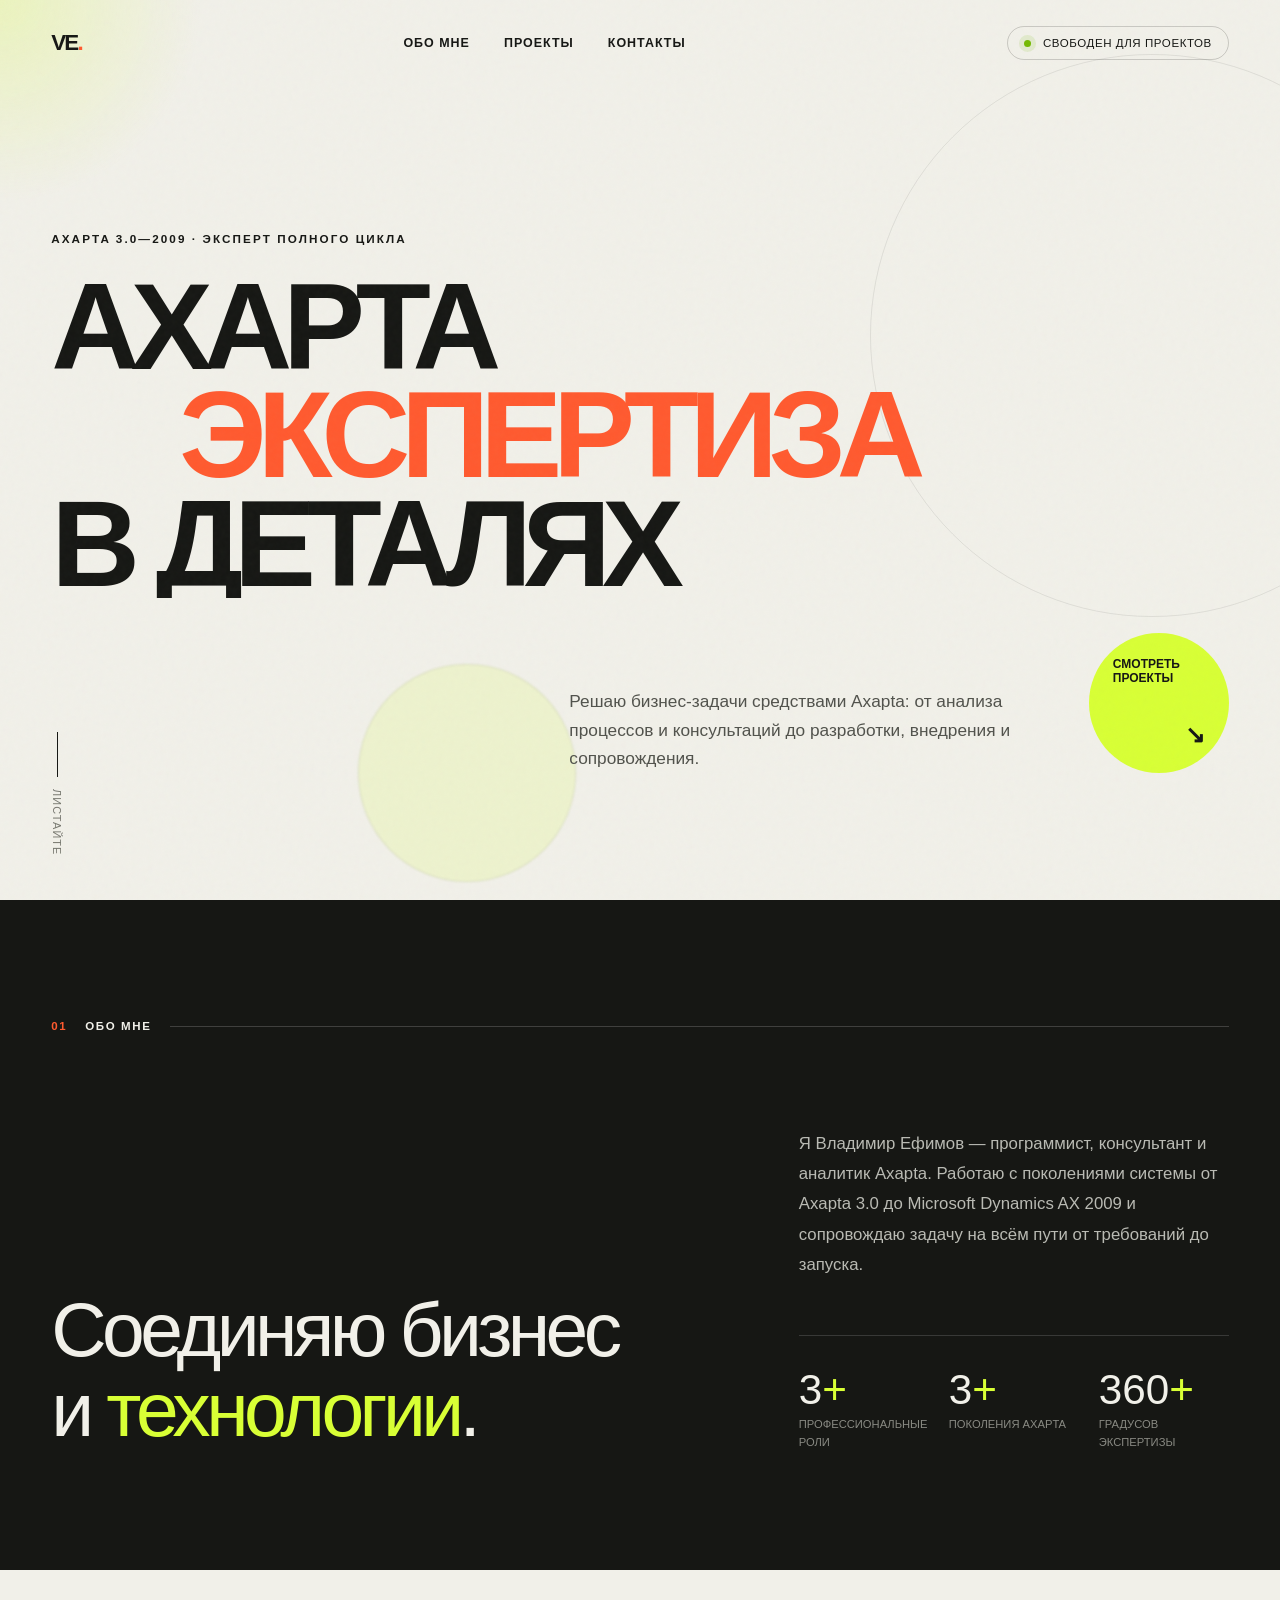
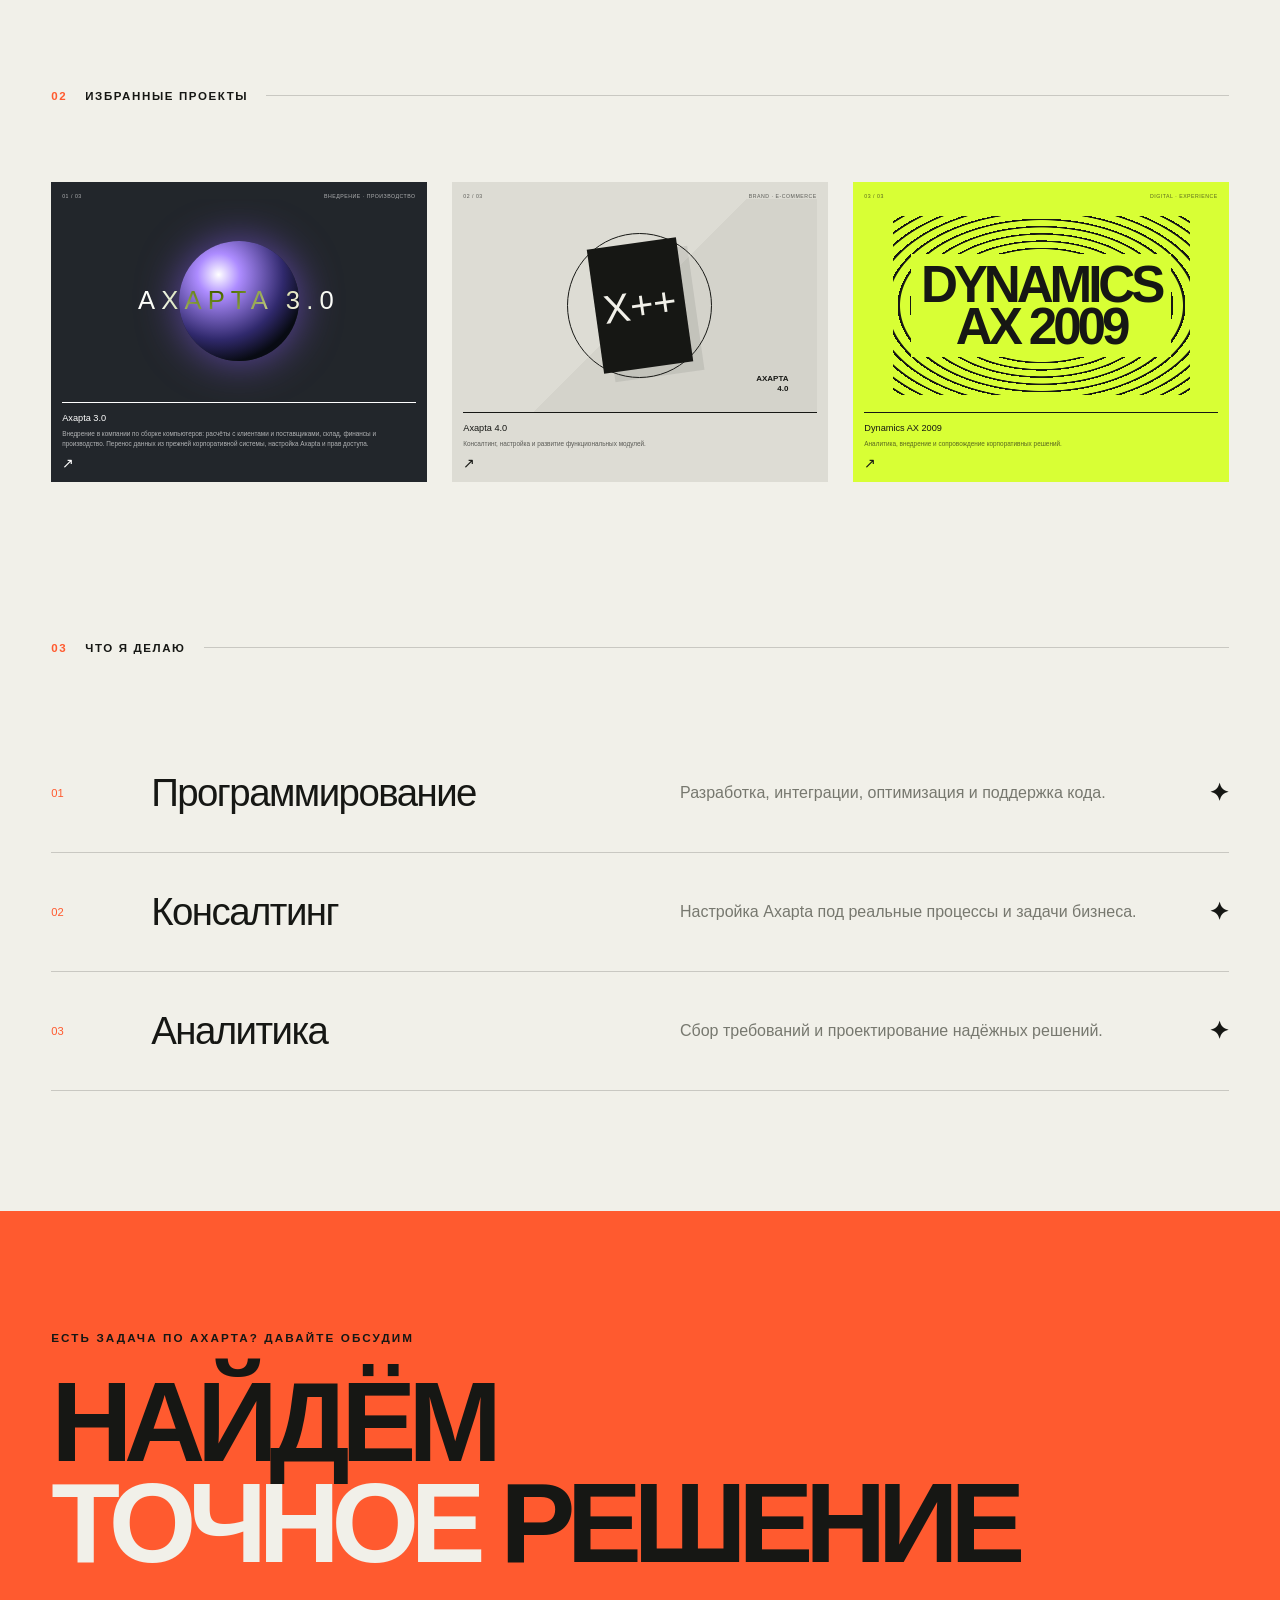
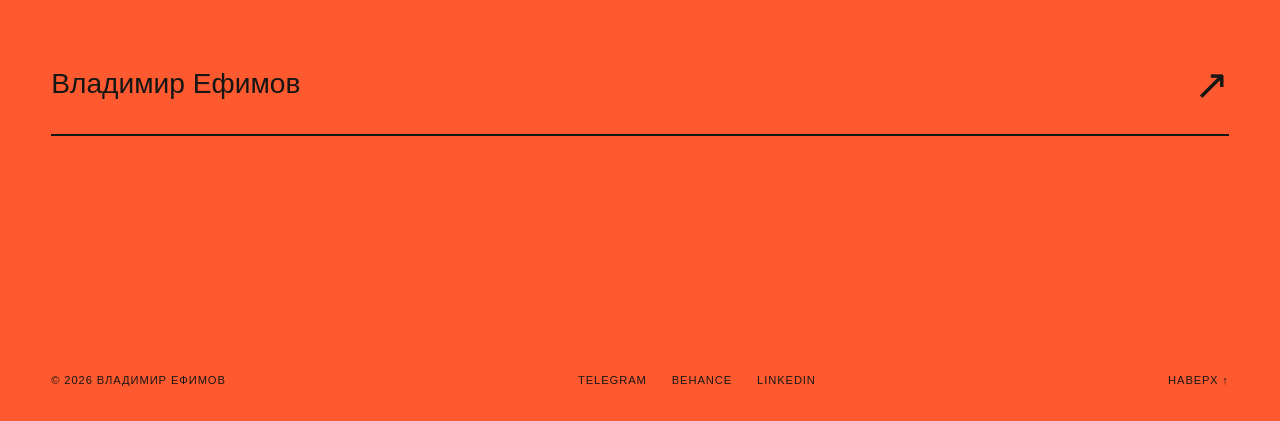
==== index.html @ bd2f6a02 "Undo unified layout for later project cards" ====
<!doctype html>
<html lang="ru">
  <head>
    <meta charset="UTF-8" />
    <meta name="viewport" content="width=device-width, initial-scale=1.0" />
    <meta
      name="description"
      content="Портфолио Владимира Ефимова — программиста, консультанта и аналитика Axapta версий от 3.0 до 2009."
    />
    <title>Владимир Ефимов — эксперт по Axapta</title>
    <link rel="stylesheet" href="styles.css" />
  </head>
  <body>
    <div class="noise" aria-hidden="true"></div>
    <div class="cursor-glow" aria-hidden="true"></div>

    <header class="site-header">
      <a class="logo" href="#top" aria-label="На главную">VE<span>.</span></a>
      <nav class="nav" aria-label="Основная навигация">
        <a href="#about">Обо мне</a>
        <a href="#work">Проекты</a>
        <a href="#contact">Контакты</a>
      </nav>
      <a class="status" href="#contact"><i></i> Свободен для проектов</a>
    </header>

    <main>
      <section class="hero" id="top">
        <div class="hero-orbit orbit-one" aria-hidden="true"></div>
        <div class="hero-orbit orbit-two" aria-hidden="true"></div>
        <p class="eyebrow reveal">Axapta 3.0—2009 · эксперт полного цикла</p>
        <h1 class="hero-title" aria-label="Axapta: разработка, консалтинг, аналитика">
          <span class="title-line"><span>AXAPTA</span></span>
          <span class="title-line accent-line"><span>ЭКСПЕРТИЗА</span></span>
          <span class="title-line"><span>В ДЕТАЛЯХ</span></span>
        </h1>
        <div class="hero-bottom reveal">
          <p>
            Решаю бизнес-задачи средствами Axapta: от анализа процессов и
            консультаций до разработки, внедрения и сопровождения.
          </p>
          <a class="round-link magnetic" href="#work" aria-label="Смотреть проекты">
            <span>Смотреть<br />проекты</span>
            <b>↘</b>
          </a>
        </div>
        <div class="scroll-note" aria-hidden="true"><span></span> Листайте</div>
      </section>

      <section class="about section" id="about">
        <div class="section-label reveal"><span>01</span> Обо мне</div>
        <div class="about-grid">
          <h2 class="reveal">Соединяю бизнес<br />и <em>технологии</em>.</h2>
          <div class="about-copy reveal">
            <p>
              Я Владимир Ефимов — программист, консультант и аналитик Axapta.
              Работаю с поколениями системы от Axapta 3.0 до Microsoft Dynamics
              AX 2009 и сопровождаю задачу на всём пути от требований до запуска.
            </p>
            <div class="stats">
              <div><strong data-count="3">0</strong><span>профессиональные роли</span></div>
              <div><strong data-count="3">0</strong><span>поколения Axapta</span></div>
              <div><strong data-count="360">0</strong><span>градусов экспертизы</span></div>
            </div>
          </div>
        </div>
      </section>

      <section class="work section" id="work">
        <div class="section-label reveal"><span>02</span> Избранные проекты</div>
        <div class="projects">
          <article class="project project-dark reveal">
            <a class="project-link" href="axapta-3.html" aria-label="Открыть страницу проекта Axapta 3.0">
              <div class="project-top"><span>01 / 03</span><span>Внедрение · Производство</span></div>
              <div class="project-visual visual-aurora" aria-hidden="true">
                <div class="aurora-sphere"></div>
                <p>AXAPTA 3.0</p>
              </div>
              <div class="project-info">
                <h3>Axapta 3.0</h3>
                <p>
                  Внедрение в компании по сборке компьютеров: расчёты с клиентами
                  и поставщиками, склад, финансы и производство. Перенос данных из
                  прежней корпоративной системы, настройка Axapta и прав доступа.
                </p>
                <span class="project-arrow" aria-hidden="true">↗</span>
              </div>
            </a>
          </article>

          <article class="project project-light reveal">
            <a class="project-link-overlay" href="axapta-4.html" aria-label="Открыть страницу проекта Axapta 4.0"></a>
            <div class="project-top"><span>02 / 03</span><span>Brand · E-commerce</span></div>
            <div class="project-visual visual-mono" aria-hidden="true">
              <div class="mono-card">X++</div>
              <div class="mono-ring"></div>
              <p>AXAPTA<br />4.0</p>
            </div>
            <div class="project-info">
              <h3>Axapta 4.0</h3>
              <p>Консалтинг, настройка и развитие функциональных модулей.</p>
              <span class="project-arrow" aria-hidden="true">↗</span>
            </div>
          </article>

          <article class="project project-acid reveal">
            <a class="project-link-overlay" href="dynamics-ax-2009.html" aria-label="Открыть страницу проекта Dynamics AX 2009"></a>
            <div class="project-top"><span>03 / 03</span><span>Digital · Experience</span></div>
            <div class="project-visual visual-pulse" aria-hidden="true">
              <div class="pulse-lines"></div>
              <p>DYNAMICS<br />AX 2009</p>
            </div>
            <div class="project-info">
              <h3>Dynamics AX 2009</h3>
              <p>Аналитика, внедрение и сопровождение корпоративных решений.</p>
              <span class="project-arrow" aria-hidden="true">↗</span>
            </div>
          </article>
        </div>
      </section>

      <section class="services section">
        <div class="section-label reveal"><span>03</span> Что я делаю</div>
        <div class="service-list">
          <div class="service reveal"><span>01</span><h3>Программирование</h3><p>Разработка, интеграции, оптимизация и поддержка кода.</p><b>✦</b></div>
          <div class="service reveal"><span>02</span><h3>Консалтинг</h3><p>Настройка Axapta под реальные процессы и задачи бизнеса.</p><b>✦</b></div>
          <div class="service reveal"><span>03</span><h3>Аналитика</h3><p>Сбор требований и проектирование надёжных решений.</p><b>✦</b></div>

        </div>
      </section>

      <section class="contact section" id="contact">
        <p class="eyebrow reveal">Есть задача по Axapta? Давайте обсудим</p>
        <h2 class="reveal">НАЙДЁМ<br /><em>ТОЧНОЕ</em> РЕШЕНИЕ</h2>
        <a class="contact-link magnetic reveal" href="#top">
          Владимир Ефимов <span>↗</span>
        </a>
        <footer>
          <span>© 2026 Владимир Ефимов</span>
          <div><a href="#">Telegram</a><a href="#">Behance</a><a href="#">LinkedIn</a></div>
          <a href="#top">Наверх ↑</a>
        </footer>
      </section>
    </main>

    <script src="script.js"></script>
  </body>
</html>
---- styles.css ----
:root {
  --ink: #161714;
  --paper: #f1f0e9;
  --muted: #77786f;
  --acid: #d8ff35;
  --orange: #ff5a2f;
  --line: rgba(22, 23, 20, 0.18);
}

* { box-sizing: border-box; }
html { scroll-behavior: smooth; overflow-x: hidden; }
body {
  margin: 0;
  background: var(--paper);
  color: var(--ink);
  font-family: Arial, Helvetica, sans-serif;
  overflow-x: hidden;
}

a { color: inherit; text-decoration: none; }
.noise {
  position: fixed; inset: 0; z-index: 20; pointer-events: none; opacity: .05;
  background-image: url("data:image/svg+xml,%3Csvg viewBox='0 0 180 180' xmlns='http://www.w3.org/2000/svg'%3E%3Cfilter id='n'%3E%3CfeTurbulence type='fractalNoise' baseFrequency='.9' numOctaves='4' stitchTiles='stitch'/%3E%3C/filter%3E%3Crect width='100%25' height='100%25' filter='url(%23n)' opacity='.55'/%3E%3C/svg%3E");
}
.cursor-glow {
  position: fixed; width: 420px; height: 420px; border-radius: 50%; z-index: -1;
  background: radial-gradient(circle, rgba(216,255,53,.24), transparent 68%);
  transform: translate(-50%, -50%); pointer-events: none; transition: opacity .3s;
}

.site-header {
  position: absolute; z-index: 10; top: 0; left: 0; width: 100%; padding: 26px 4vw;
  display: flex; justify-content: space-between; align-items: center;
}
.logo { font: 600 1.4rem "Arial Black", Arial, sans-serif; letter-spacing: -.08em; }
.logo span { color: var(--orange); }
.nav { display: flex; gap: 34px; font-size: .78rem; font-weight: 600; text-transform: uppercase; letter-spacing: .08em; }
.nav a { position: relative; }
.nav a::after { content: ""; position: absolute; left: 0; bottom: -5px; width: 100%; height: 1px; background: currentColor; transform: scaleX(0); transform-origin: right; transition: transform .35s; }
.nav a:hover::after { transform: scaleX(1); transform-origin: left; }
.status { padding: 10px 16px; border: 1px solid var(--line); border-radius: 100px; font-size: .72rem; text-transform: uppercase; letter-spacing: .05em; }
.status i { display: inline-block; width: 7px; height: 7px; margin-right: 8px; border-radius: 50%; background: #74b900; box-shadow: 0 0 0 5px rgba(116,185,0,.12); animation: blink 2s infinite; }

.hero { min-height: 100vh; padding: 155px 4vw 50px; display: flex; flex-direction: column; justify-content: center; position: relative; isolation: isolate; }
.eyebrow { margin: 0 0 28px; font-size: .73rem; font-weight: 700; text-transform: uppercase; letter-spacing: .18em; }
.hero-title { margin: 0; font: 600 clamp(3.6rem, 9.6vw, 10rem)/.88 "Arial Black", Arial, sans-serif; letter-spacing: -.075em; }
.title-line { display: block; overflow: hidden; }
.title-line > span { display: block; animation: titleIn 1s cubic-bezier(.16,1,.3,1) both; }
.title-line:nth-child(2) > span { animation-delay: .12s; }
.title-line:nth-child(3) > span { animation-delay: .24s; }
.accent-line { color: var(--orange); padding-left: 10vw; }
.hero-bottom { display: grid; grid-template-columns: 1fr auto; align-items: end; margin-top: 35px; padding-left: 44%; }
.hero-bottom > p { max-width: 460px; margin: 0; font-size: clamp(.95rem, 1.35vw, 1.25rem); line-height: 1.65; color: #51524c; }
.round-link { width: 140px; height: 140px; margin-left: 40px; padding: 24px; display: flex; flex-direction: column; justify-content: space-between; background: var(--acid); border-radius: 50%; font-size: .75rem; font-weight: 700; text-transform: uppercase; transition: transform .3s, border-radius .4s; }
.round-link:hover { border-radius: 35%; transform: rotate(-8deg); }
.round-link b { align-self: flex-end; font-size: 1.5rem; }
.scroll-note { position: absolute; left: 4vw; bottom: 45px; display: flex; align-items: center; gap: 12px; color: var(--muted); font-size: .68rem; text-transform: uppercase; letter-spacing: .1em; writing-mode: vertical-rl; }
.scroll-note span { width: 1px; height: 45px; background: var(--ink); animation: scrollLine 2s infinite; }
.hero-orbit { position: absolute; z-index: -1; border: 1px solid rgba(22,23,20,.08); border-radius: 50%; }
.orbit-one { width: 44vw; height: 44vw; right: -12vw; top: 6vh; animation: float 8s ease-in-out infinite; }
.orbit-two { width: 17vw; height: 17vw; left: 28vw; bottom: 2vh; background: rgba(216,255,53,.15); filter: blur(1px); animation: float 6s ease-in-out infinite reverse; }

.section { padding: 120px 4vw; }
.section-label { display: flex; gap: 18px; align-items: center; margin-bottom: 80px; font-size: .72rem; font-weight: 700; text-transform: uppercase; letter-spacing: .14em; }
.section-label::after { content: ""; height: 1px; flex: 1; background: var(--line); }
.section-label span { color: var(--orange); }
.about { background: var(--ink); color: var(--paper); }
.about .section-label::after { background: rgba(255,255,255,.18); }
.about-grid { display: grid; grid-template-columns: 1.2fr .8fr; gap: 8vw; align-items: end; }
.about h2 { margin: 0; font: 500 clamp(2.8rem, 6vw, 6.5rem)/1.05 "Arial Black", Arial, sans-serif; letter-spacing: -.06em; }
.about h2 em, .contact h2 em { color: var(--acid); font-style: normal; }
.about-copy > p { color: #b9bab3; font-size: 1.05rem; line-height: 1.8; }
.stats { display: grid; grid-template-columns: repeat(3, 1fr); gap: 20px; margin-top: 55px; padding-top: 30px; border-top: 1px solid rgba(255,255,255,.15); }
.stats strong { display: block; font: 500 clamp(2rem, 3.3vw, 3.4rem) "Arial Black", Arial, sans-serif; }
.stats strong::after { content: "+"; color: var(--acid); }
.stats span { color: #898a83; font-size: .7rem; text-transform: uppercase; }

.projects { display: grid; grid-template-columns: repeat(3, minmax(0, 1fr)); gap: 2vw; align-items: stretch; }
.project { position: relative; min-width: 0; min-height: 300px; padding: 11px; display: flex; flex-direction: column; transition: transform .5s cubic-bezier(.2,.8,.2,1); }
.project:hover { transform: translateY(-6px); }
.project-link { width: calc(100% + 22px); height: calc(100% + 22px); margin: -11px; padding: 11px; display: flex; flex-direction: column; }
.project-link-overlay { position: absolute; inset: 0; z-index: 2; }
.project-dark { background: #22262b; color: white; }
.project-light { background: #dddcd4; }
.project-acid { background: var(--acid); }
.project-top { display: flex; justify-content: space-between; font-size: .325rem; text-transform: uppercase; letter-spacing: .1em; opacity: .65; }
.project-visual { flex: 1; min-height: 165px; position: relative; display: grid; place-items: center; overflow: hidden; }
.visual-aurora { perspective: 700px; }
.aurora-sphere { width: 120px; height: 120px; border-radius: 50%; background: radial-gradient(circle at 33% 28%, #fff, #ad8cff 18%, #30296c 55%, #080b13 75%); box-shadow: 0 0 40px #6047a7; animation: sphere 7s ease-in-out infinite; }
.visual-aurora p { position: absolute; font: 500 clamp(1rem, 2vw, 2rem) "Arial Black", Arial, sans-serif; letter-spacing: .24em; mix-blend-mode: difference; }
.visual-mono { background: linear-gradient(135deg, transparent 50%, rgba(0,0,0,.04) 50%); }
.mono-card { width: 90px; height: 125px; display: grid; place-items: center; background: var(--ink); color: var(--paper); font: 500 2.5rem "Arial Black", Arial, sans-serif; transform: rotate(-8deg); box-shadow: 10px 10px 0 rgba(0,0,0,.08); transition: transform .6s; }
.project:hover .mono-card { transform: rotate(3deg) scale(1.05); }
.mono-ring { position: absolute; width: 145px; height: 145px; border: 1px solid var(--ink); border-radius: 50%; }
.visual-mono p { position: absolute; right: 8%; bottom: 5%; font: 600 .5rem/1.2 "Arial Black", Arial, sans-serif; text-align: right; }
.pulse-lines { position: absolute; inset: 8%; background: repeating-radial-gradient(ellipse at center, transparent 0 9px, var(--ink) 10px 12px); animation: pulse 5s linear infinite; }
.visual-pulse p { position: relative; z-index: 1; padding: 10px; background: var(--acid); font: 600 clamp(1.5rem, 4vw, 4rem)/.82 "Arial Black", Arial, sans-serif; letter-spacing: -.08em; text-align: center; }
.project-info { display: grid; grid-template-columns: 1fr auto; gap: 6px 12px; align-items: end; padding-top: 10px; border-top: 1px solid currentColor; }
.project-info h3 { margin: 0; font: 500 .575rem "Arial Black", Arial, sans-serif; }
.project-info p { grid-column: 1 / -1; max-width: 320px; margin: 0; font-size: .4rem; line-height: 1.55; opacity: .65; }
.project-arrow { font-size: .9rem; transition: transform .3s; }
.project:hover .project-arrow { transform: rotate(45deg); }

.detail-page { min-height: 100vh; padding: 150px 4vw 60px; display: flex; flex-direction: column; }
.detail-back { align-self: flex-start; margin-bottom: 12vh; font-size: .75rem; font-weight: 700; text-transform: uppercase; letter-spacing: .12em; }
.detail-back:hover { color: var(--orange); }
.detail-page h1 { max-width: 1100px; margin: 0; font: 600 clamp(4rem, 11vw, 11rem)/.86 "Arial Black", Arial, sans-serif; letter-spacing: -.075em; }
.detail-page h1 span { display: block; color: var(--orange); }
.detail-placeholder { max-width: 570px; margin: auto 0 0 auto; padding-top: 80px; color: var(--muted); font-size: 1.05rem; line-height: 1.7; }

.services { padding-top: 40px; }
.service { display: grid; grid-template-columns: 70px 1fr 1fr auto; gap: 30px; align-items: center; padding: 34px 0; border-bottom: 1px solid var(--line); }
.service > span { color: var(--orange); font-size: .7rem; }
.service h3 { margin: 0; font: 500 clamp(1.5rem, 3vw, 3rem) "Arial Black", Arial, sans-serif; letter-spacing: -.04em; }
.service p { color: var(--muted); }
.service b { font-size: 1.5rem; transition: transform .5s; }
.service:hover b { transform: rotate(180deg) scale(1.3); color: var(--orange); }

.contact { min-height: 90vh; padding-bottom: 35px; display: flex; flex-direction: column; justify-content: center; background: var(--orange); color: var(--ink); }
.contact h2 { margin: 0 0 60px; font: 600 clamp(3rem, 8.8vw, 9rem)/.9 "Arial Black", Arial, sans-serif; letter-spacing: -.075em; }
.contact h2 em { color: var(--paper); }
.contact-link { display: flex; justify-content: space-between; align-items: center; padding: 25px 0; border-bottom: 2px solid var(--ink); font-size: clamp(1.1rem, 2.2vw, 2.2rem); }
.contact-link span { font-size: 1.5em; transition: transform .3s; }
.contact-link:hover span { transform: rotate(45deg); }
footer { display: flex; justify-content: space-between; gap: 30px; margin-top: auto; padding-top: 90px; font-size: .7rem; text-transform: uppercase; letter-spacing: .08em; }
footer div { display: flex; gap: 25px; }

.reveal { opacity: 0; transform: translateY(35px); transition: opacity .8s ease, transform .8s cubic-bezier(.16,1,.3,1); }
.reveal.visible { opacity: 1; transform: translateY(0); }

@keyframes titleIn { from { transform: translateY(110%); } to { transform: translateY(0); } }
@keyframes blink { 50% { opacity: .4; } }
@keyframes scrollLine { 0% { transform: scaleY(0); transform-origin: top; } 45% { transform: scaleY(1); transform-origin: top; } 55% { transform: scaleY(1); transform-origin: bottom; } 100% { transform: scaleY(0); transform-origin: bottom; } }
@keyframes float { 50% { transform: translateY(30px) rotate(8deg); } }
@keyframes sphere { 50% { transform: rotateY(30deg) translateY(-18px); filter: hue-rotate(40deg); } }
@keyframes pulse { 50% { transform: scale(.86) rotate(4deg); } }

@media (max-width: 820px) {
  .site-header { padding-top: 20px; }
  .nav { display: none; }
  .status { font-size: .58rem; }
  .hero { padding-top: 130px; min-height: 780px; }
  .hero-title { font-size: clamp(3.15rem, 14vw, 6rem); }
  .accent-line { padding-left: 0; }
  .hero-bottom { padding-left: 15%; grid-template-columns: 1fr; }
  .round-link { width: 110px; height: 110px; margin: 30px 0 0 auto; padding: 18px; }
  .scroll-note { display: none; }
  .section { padding: 85px 5vw; }
  .section-label { margin-bottom: 50px; }
  .about-grid, .projects { grid-template-columns: 1fr; }
  .about-copy { margin-top: 40px; }
  .project { min-height: 280px; }
  .project-info { grid-template-columns: 1fr auto; }
  .project-info p { display: none; }
  .service { grid-template-columns: 40px 1fr auto; gap: 15px; }
  .service p { display: none; }
  footer { flex-direction: column; }
}

@media (prefers-reduced-motion: reduce) {
  *, *::before, *::after { animation-duration: .01ms !important; animation-iteration-count: 1 !important; scroll-behavior: auto !important; }
  .reveal { opacity: 1; transform: none; }
  .cursor-glow { display: none; }
}
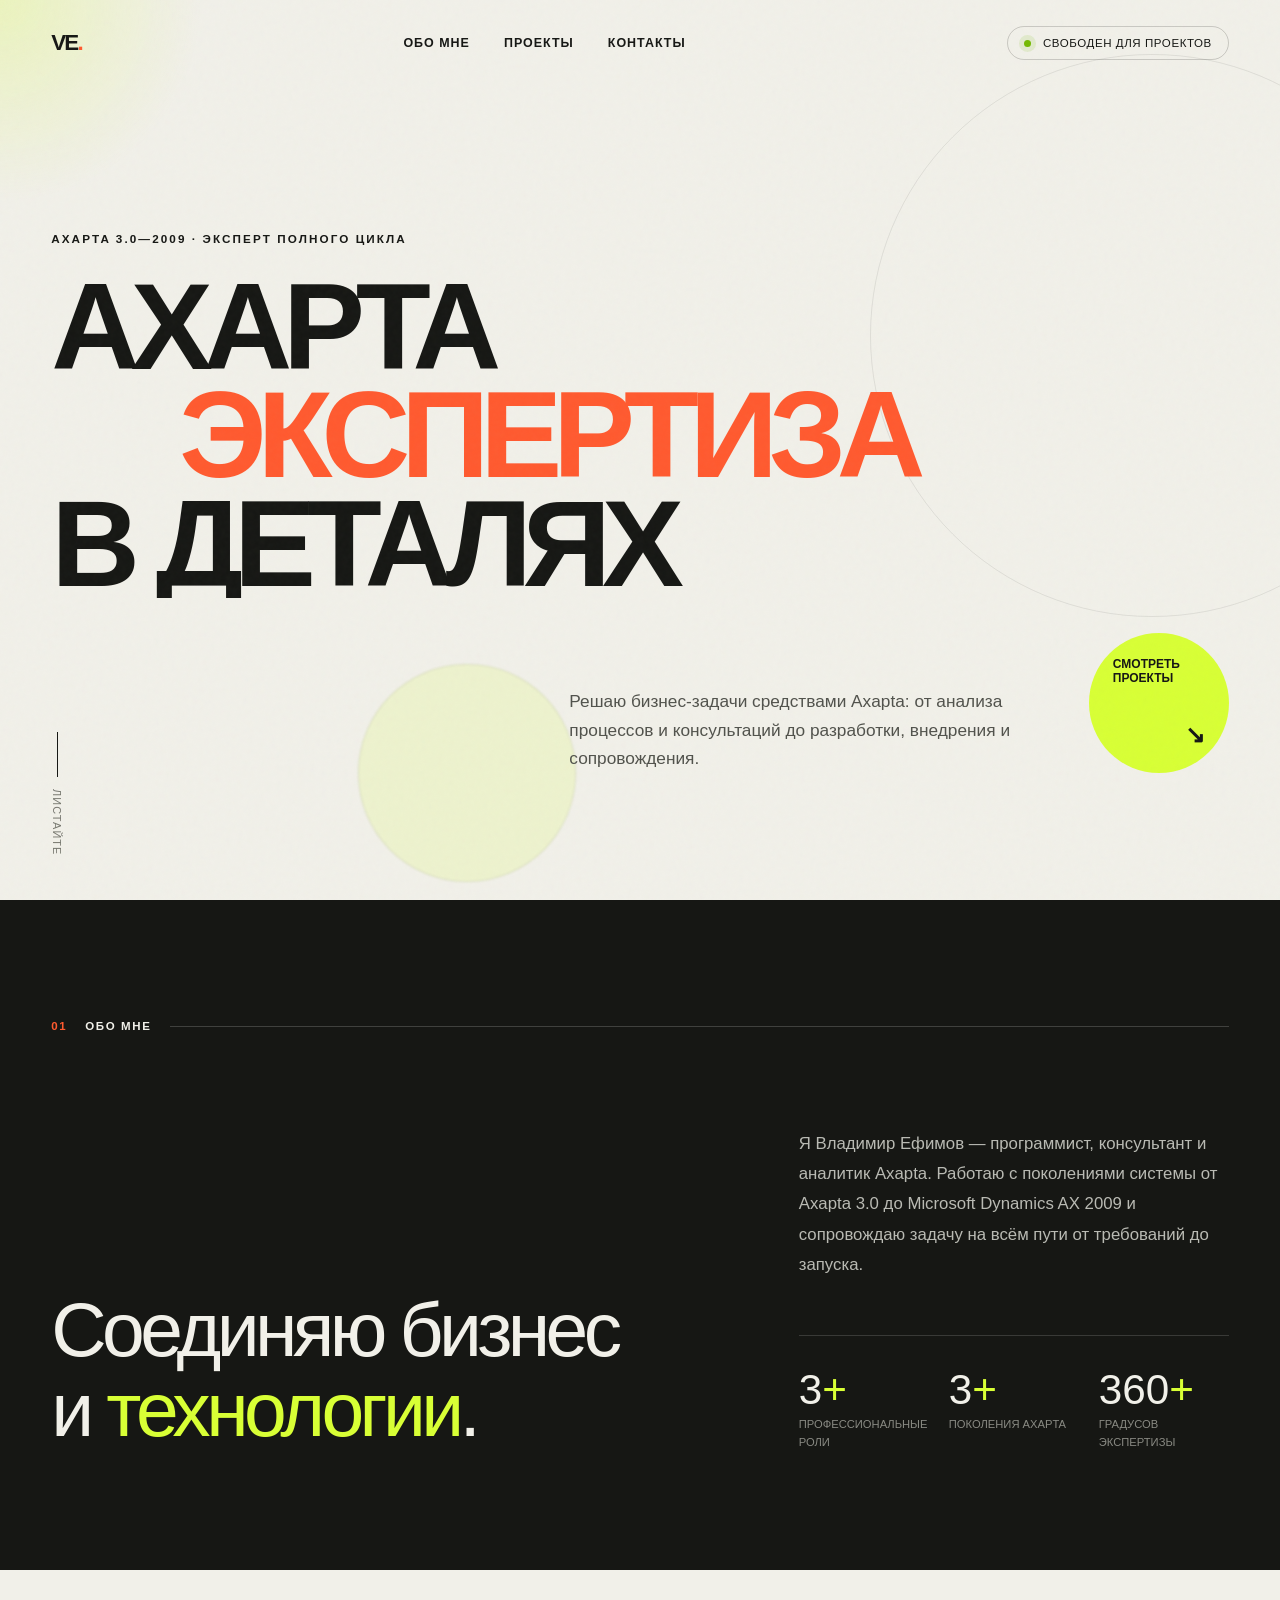
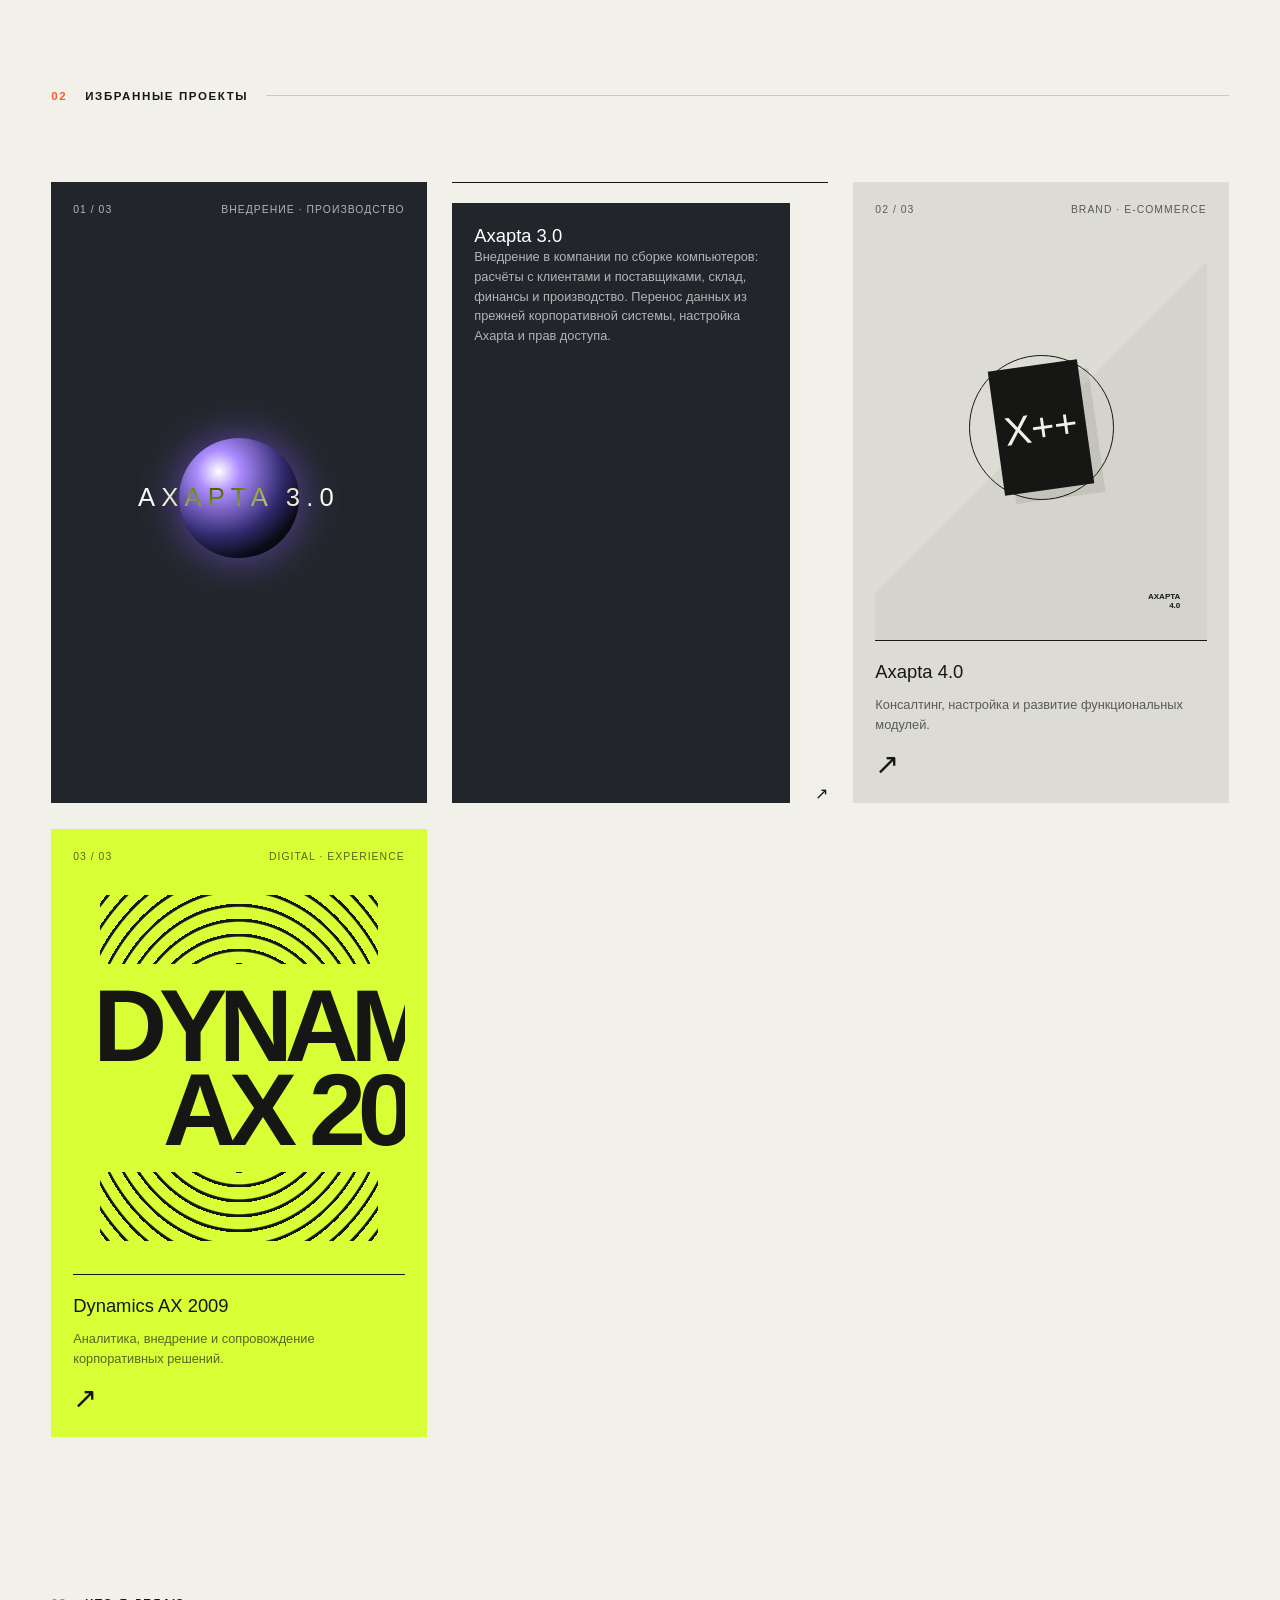
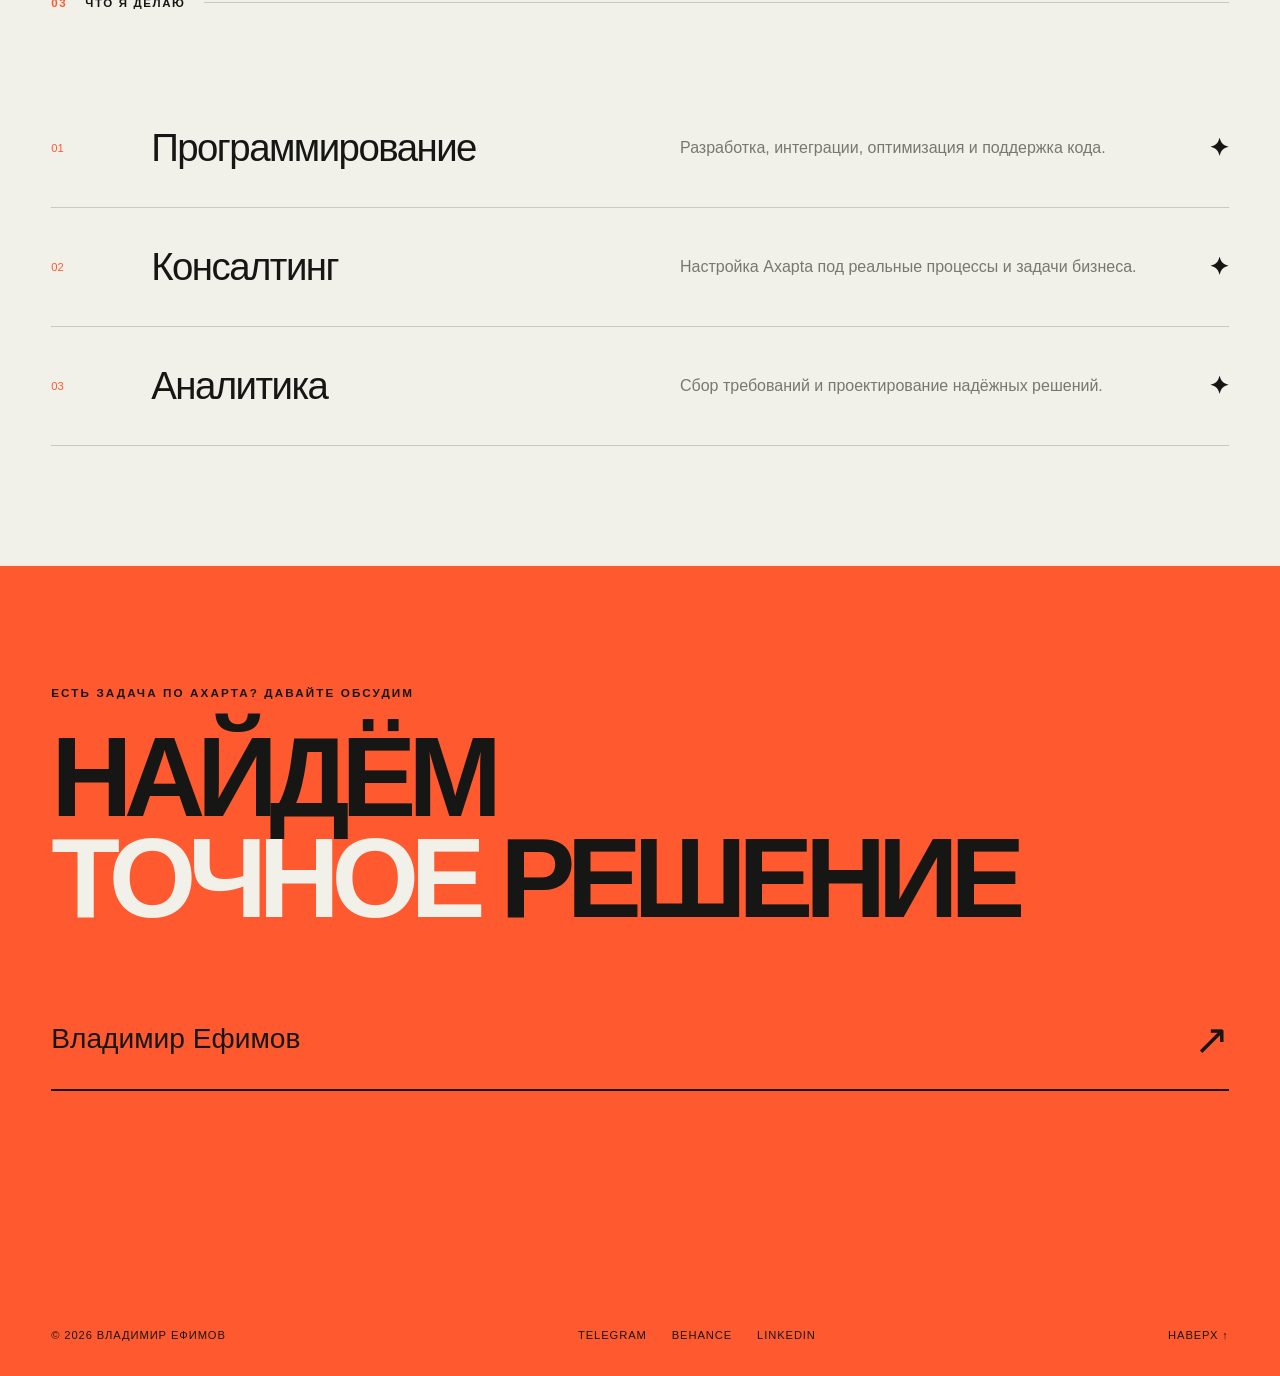
==== commit 195ce789: "Merge branch 'main' into codex/implement-axapta-3.0-for-manufacturing-j1p9r9" ====
--- a/index.html
+++ b/index.html
@@ -69,27 +69,25 @@
       <section class="work section" id="work">
         <div class="section-label reveal"><span>02</span> Избранные проекты</div>
         <div class="projects">
-          <article class="project project-dark reveal">
-            <a class="project-link" href="axapta-3.html" aria-label="Открыть страницу проекта Axapta 3.0">
-              <div class="project-top"><span>01 / 03</span><span>Внедрение · Производство</span></div>
-              <div class="project-visual visual-aurora" aria-hidden="true">
-                <div class="aurora-sphere"></div>
-                <p>AXAPTA 3.0</p>
-              </div>
-              <div class="project-info">
-                <h3>Axapta 3.0</h3>
-                <p>
-                  Внедрение в компании по сборке компьютеров: расчёты с клиентами
-                  и поставщиками, склад, финансы и производство. Перенос данных из
-                  прежней корпоративной системы, настройка Axapta и прав доступа.
-                </p>
-                <span class="project-arrow" aria-hidden="true">↗</span>
-              </div>
-            </a>
-          </article>
+          <a class="project project-dark reveal" href="axapta-3.html" aria-label="Открыть страницу проекта Axapta 3.0">
 
-          <article class="project project-light reveal">
-            <a class="project-link-overlay" href="axapta-4.html" aria-label="Открыть страницу проекта Axapta 4.0"></a>
+            <div class="project-top"><span>01 / 03</span><span>Внедрение · Производство</span></div>
+            <div class="project-visual visual-aurora" aria-hidden="true">
+              <div class="aurora-sphere"></div>
+              <p>AXAPTA 3.0</p>
+            </div>
+            <div class="project-info">
+              <h3>Axapta 3.0</h3>
+              <p>
+                Внедрение в компании по сборке компьютеров: расчёты с клиентами
+                и поставщиками, склад, финансы и производство. Перенос данных из
+                прежней корпоративной системы, настройка Axapta и прав доступа.
+              </p>
+              <a href="#contact" aria-label="Обсудить задачи по Axapta 3.0">↗</a>
+            </div>
+          </a>
+
+          <a class="project project-light reveal" href="axapta-4.html" aria-label="Открыть страницу проекта Axapta 4.0">
             <div class="project-top"><span>02 / 03</span><span>Brand · E-commerce</span></div>
             <div class="project-visual visual-mono" aria-hidden="true">
               <div class="mono-card">X++</div>
@@ -101,10 +99,9 @@
               <p>Консалтинг, настройка и развитие функциональных модулей.</p>
               <span class="project-arrow" aria-hidden="true">↗</span>
             </div>
-          </article>
+          </a>
 
-          <article class="project project-acid reveal">
-            <a class="project-link-overlay" href="dynamics-ax-2009.html" aria-label="Открыть страницу проекта Dynamics AX 2009"></a>
+          <a class="project project-acid reveal" href="dynamics-ax-2009.html" aria-label="Открыть страницу проекта Dynamics AX 2009">
             <div class="project-top"><span>03 / 03</span><span>Digital · Experience</span></div>
             <div class="project-visual visual-pulse" aria-hidden="true">
               <div class="pulse-lines"></div>
@@ -115,7 +112,7 @@
               <p>Аналитика, внедрение и сопровождение корпоративных решений.</p>
               <span class="project-arrow" aria-hidden="true">↗</span>
             </div>
-          </article>
+          </a>
         </div>
       </section>
 
--- a/styles.css
+++ b/styles.css
@@ -76,15 +76,13 @@
 .stats span { color: #898a83; font-size: .7rem; text-transform: uppercase; }
 
 .projects { display: grid; grid-template-columns: repeat(3, minmax(0, 1fr)); gap: 2vw; align-items: stretch; }
-.project { position: relative; min-width: 0; min-height: 300px; padding: 11px; display: flex; flex-direction: column; transition: transform .5s cubic-bezier(.2,.8,.2,1); }
-.project:hover { transform: translateY(-6px); }
-.project-link { width: calc(100% + 22px); height: calc(100% + 22px); margin: -11px; padding: 11px; display: flex; flex-direction: column; }
-.project-link-overlay { position: absolute; inset: 0; z-index: 2; }
+.project { padding: 22px; min-height: 600px; display: flex; flex-direction: column; transition: transform .5s cubic-bezier(.2,.8,.2,1); }
+.project:hover { transform: translateY(-12px); }
 .project-dark { background: #22262b; color: white; }
 .project-light { background: #dddcd4; }
 .project-acid { background: var(--acid); }
-.project-top { display: flex; justify-content: space-between; font-size: .325rem; text-transform: uppercase; letter-spacing: .1em; opacity: .65; }
-.project-visual { flex: 1; min-height: 165px; position: relative; display: grid; place-items: center; overflow: hidden; }
+.project-top { display: flex; justify-content: space-between; font-size: .65rem; text-transform: uppercase; letter-spacing: .1em; opacity: .65; }
+.project-visual { flex: 1; min-height: 330px; position: relative; display: grid; place-items: center; overflow: hidden; }
 .visual-aurora { perspective: 700px; }
 .aurora-sphere { width: 120px; height: 120px; border-radius: 50%; background: radial-gradient(circle at 33% 28%, #fff, #ad8cff 18%, #30296c 55%, #080b13 75%); box-shadow: 0 0 40px #6047a7; animation: sphere 7s ease-in-out infinite; }
 .visual-aurora p { position: absolute; font: 500 clamp(1rem, 2vw, 2rem) "Arial Black", Arial, sans-serif; letter-spacing: .24em; mix-blend-mode: difference; }
@@ -94,11 +92,11 @@
 .mono-ring { position: absolute; width: 145px; height: 145px; border: 1px solid var(--ink); border-radius: 50%; }
 .visual-mono p { position: absolute; right: 8%; bottom: 5%; font: 600 .5rem/1.2 "Arial Black", Arial, sans-serif; text-align: right; }
 .pulse-lines { position: absolute; inset: 8%; background: repeating-radial-gradient(ellipse at center, transparent 0 9px, var(--ink) 10px 12px); animation: pulse 5s linear infinite; }
-.visual-pulse p { position: relative; z-index: 1; padding: 10px; background: var(--acid); font: 600 clamp(1.5rem, 4vw, 4rem)/.82 "Arial Black", Arial, sans-serif; letter-spacing: -.08em; text-align: center; }
-.project-info { display: grid; grid-template-columns: 1fr auto; gap: 6px 12px; align-items: end; padding-top: 10px; border-top: 1px solid currentColor; }
-.project-info h3 { margin: 0; font: 500 .575rem "Arial Black", Arial, sans-serif; }
-.project-info p { grid-column: 1 / -1; max-width: 320px; margin: 0; font-size: .4rem; line-height: 1.55; opacity: .65; }
-.project-arrow { font-size: .9rem; transition: transform .3s; }
+.visual-pulse p { position: relative; z-index: 1; padding: 20px; background: var(--acid); font: 600 clamp(3rem, 8vw, 8rem)/.82 "Arial Black", Arial, sans-serif; letter-spacing: -.08em; text-align: center; }
+.project-info { display: grid; grid-template-columns: 1fr auto; gap: 12px 25px; align-items: end; padding-top: 20px; border-top: 1px solid currentColor; }
+.project-info h3 { margin: 0; font: 500 1.15rem "Arial Black", Arial, sans-serif; }
+.project-info p { grid-column: 1 / -1; max-width: 320px; margin: 0; font-size: .8rem; line-height: 1.55; opacity: .65; }
+.project-arrow { font-size: 1.8rem; transition: transform .3s; }
 .project:hover .project-arrow { transform: rotate(45deg); }
 
 .detail-page { min-height: 100vh; padding: 150px 4vw 60px; display: flex; flex-direction: column; }
@@ -149,7 +147,7 @@
   .section-label { margin-bottom: 50px; }
   .about-grid, .projects { grid-template-columns: 1fr; }
   .about-copy { margin-top: 40px; }
-  .project { min-height: 280px; }
+  .project { min-height: 560px; }
   .project-info { grid-template-columns: 1fr auto; }
   .project-info p { display: none; }
   .service { grid-template-columns: 40px 1fr auto; gap: 15px; }
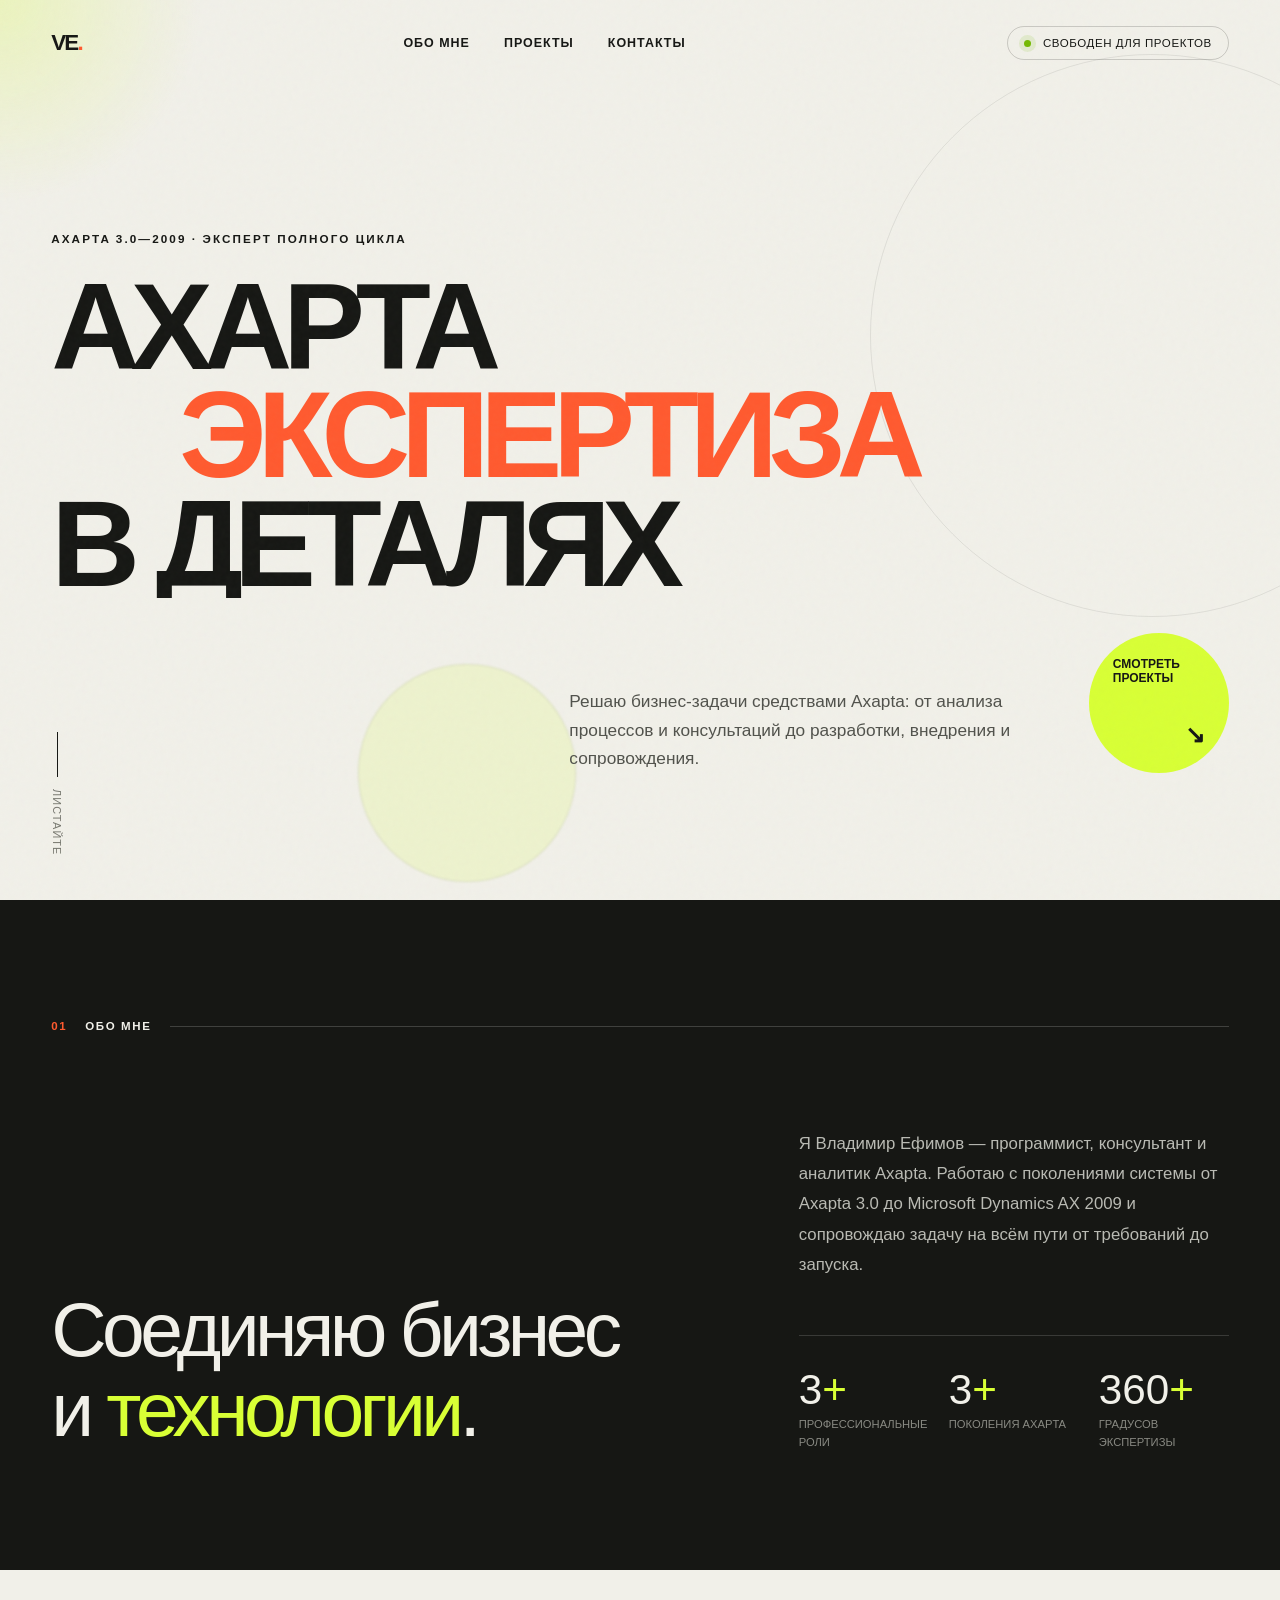
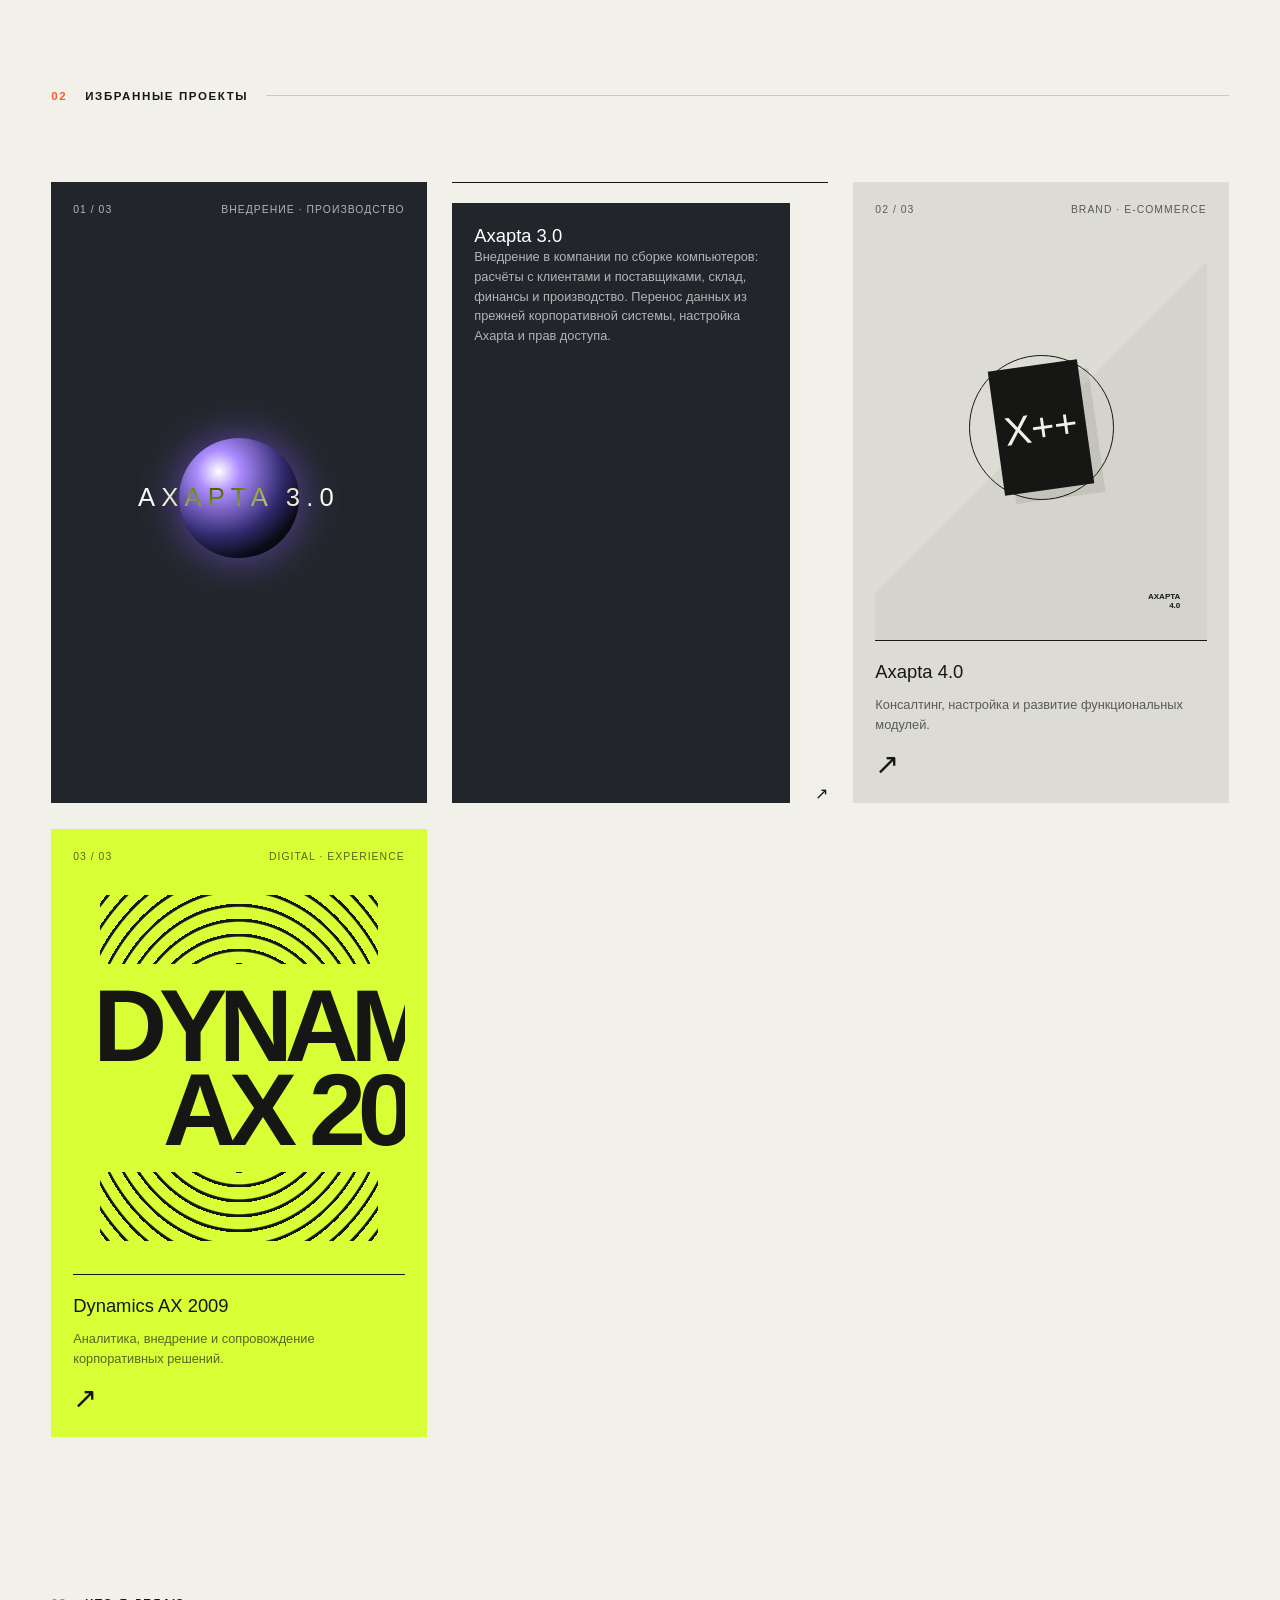
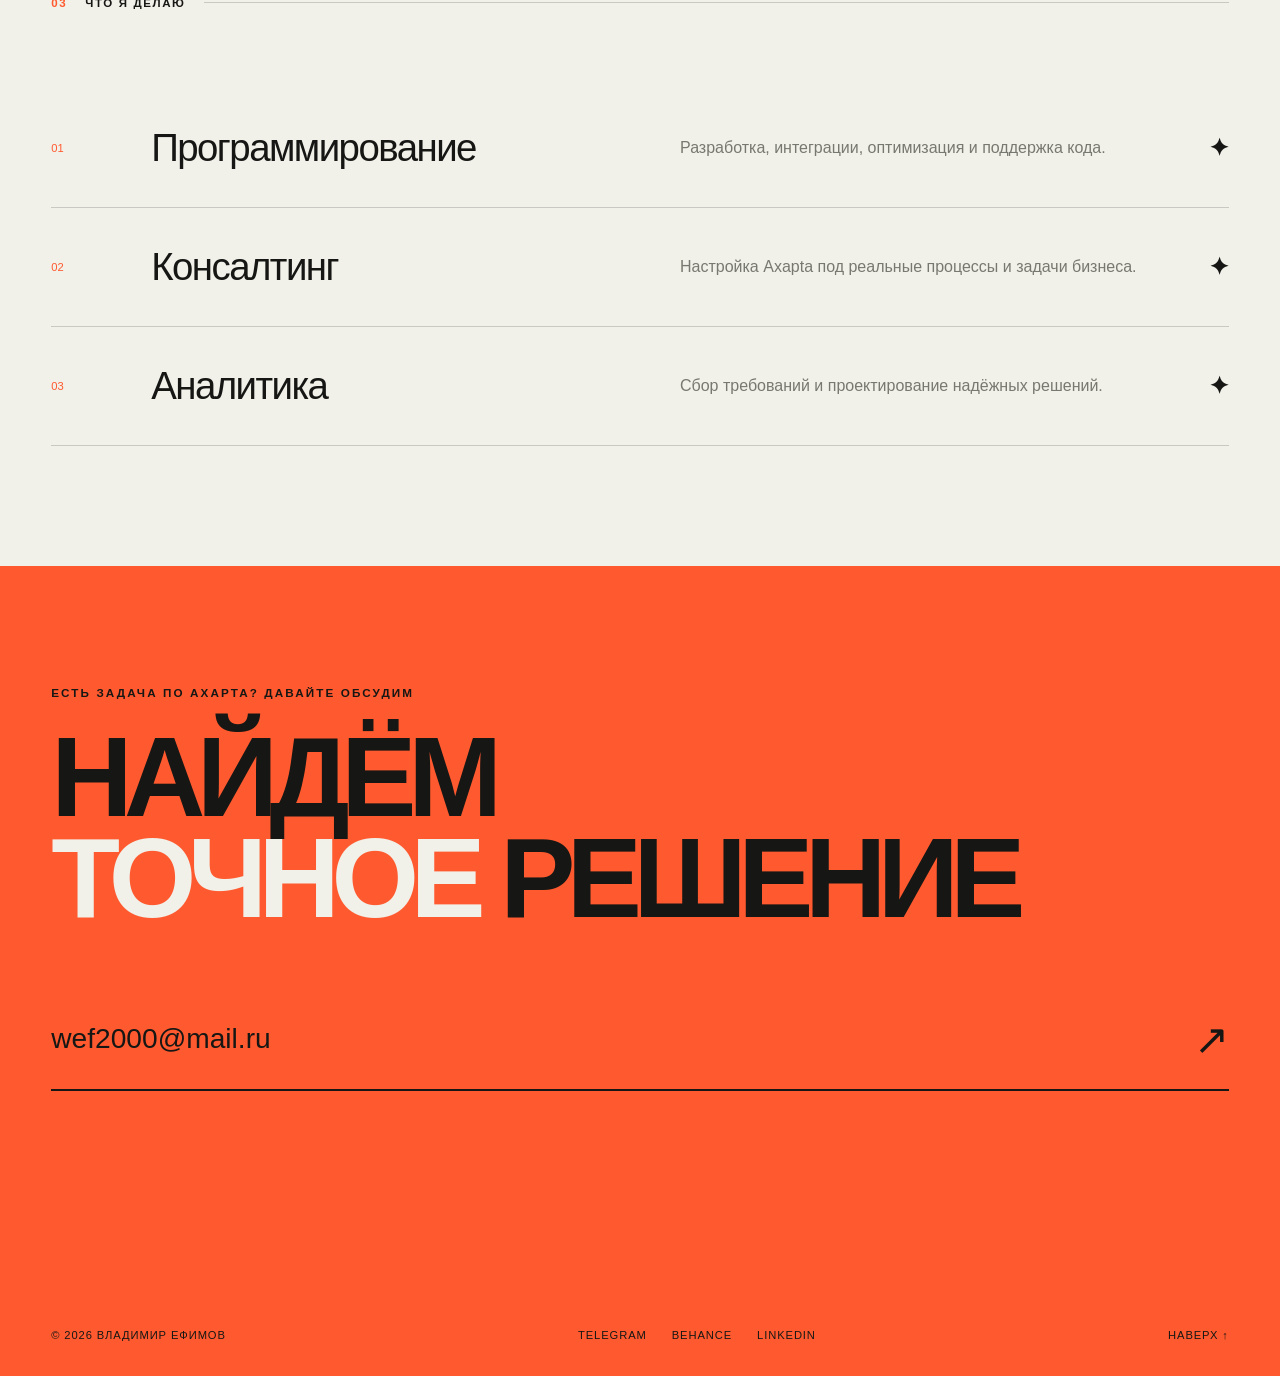
==== commit 2443e7df: "Add contact email" ====
--- a/index.html
+++ b/index.html
@@ -129,8 +129,8 @@
       <section class="contact section" id="contact">
         <p class="eyebrow reveal">Есть задача по Axapta? Давайте обсудим</p>
         <h2 class="reveal">НАЙДЁМ<br /><em>ТОЧНОЕ</em> РЕШЕНИЕ</h2>
-        <a class="contact-link magnetic reveal" href="#top">
-          Владимир Ефимов <span>↗</span>
+        <a class="contact-link magnetic reveal" href="mailto:wef2000@mail.ru">
+          wef2000@mail.ru <span>↗</span>
         </a>
         <footer>
           <span>© 2026 Владимир Ефимов</span>
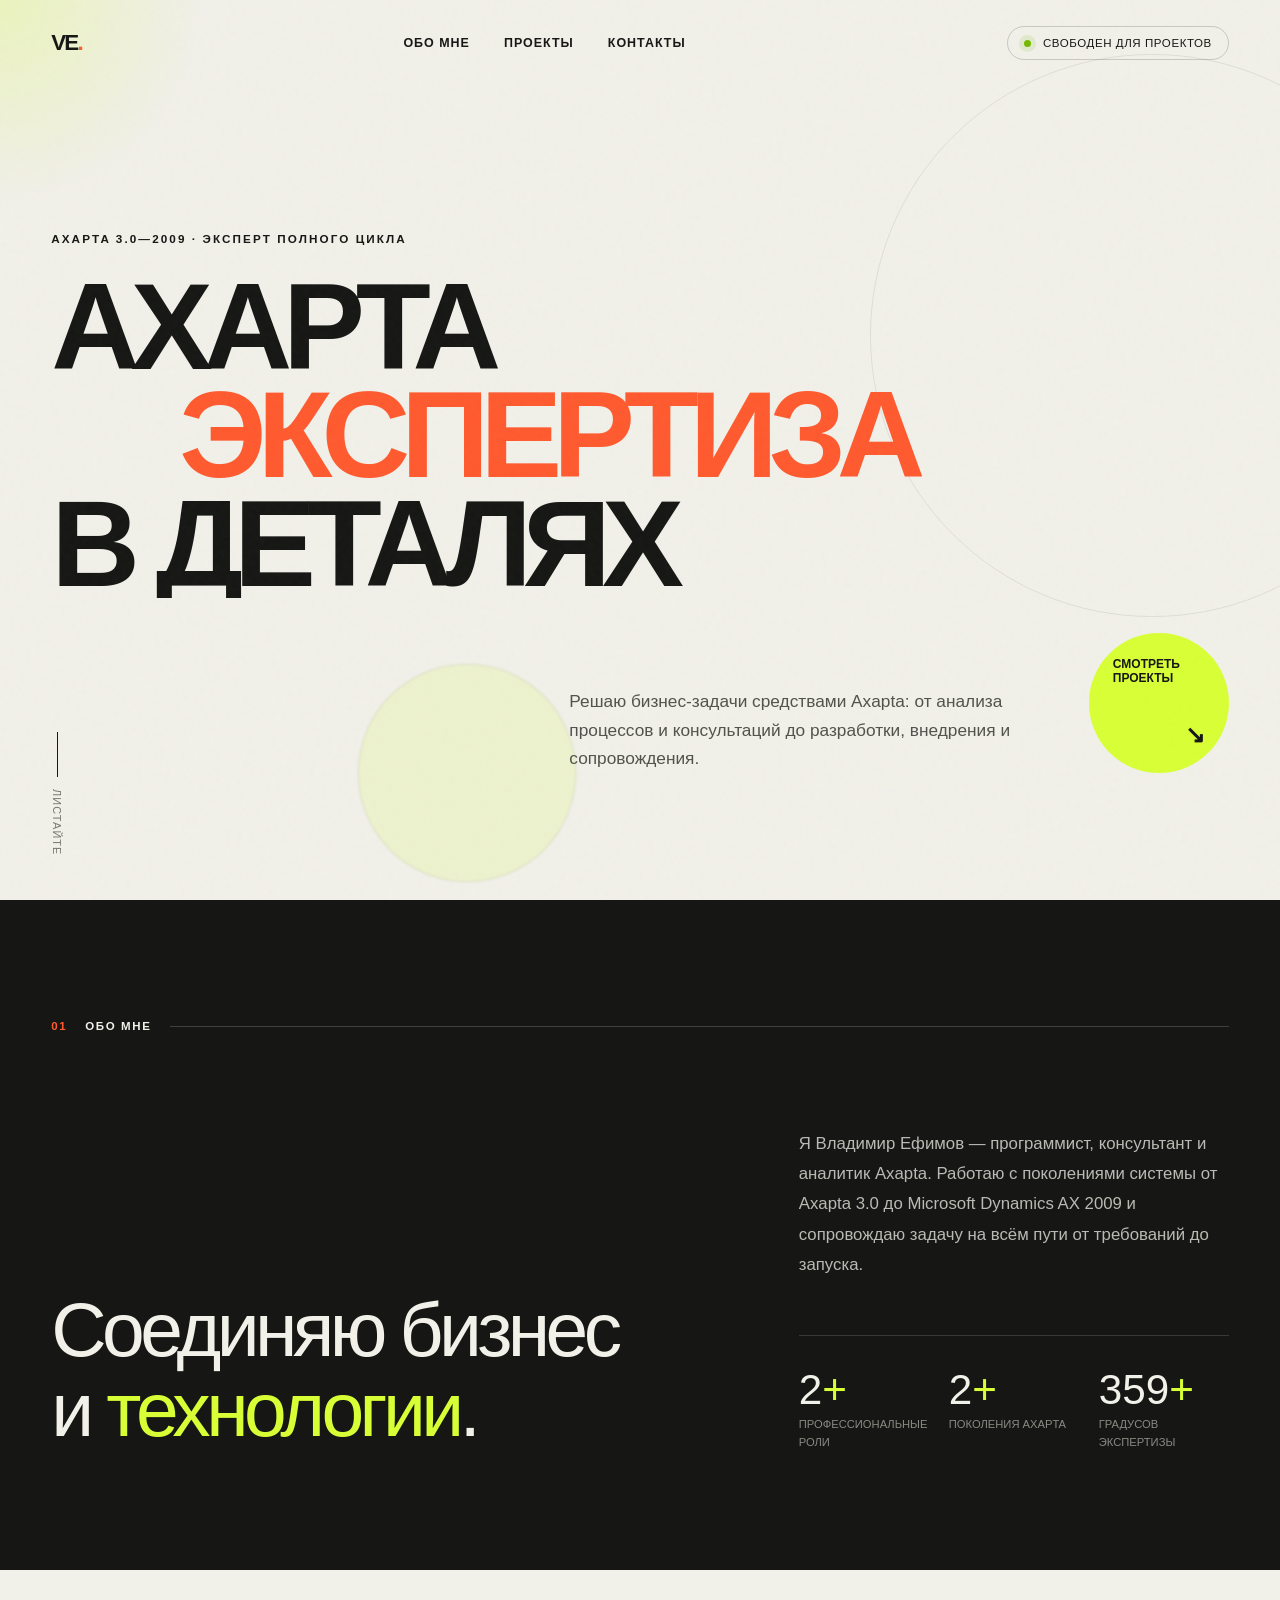
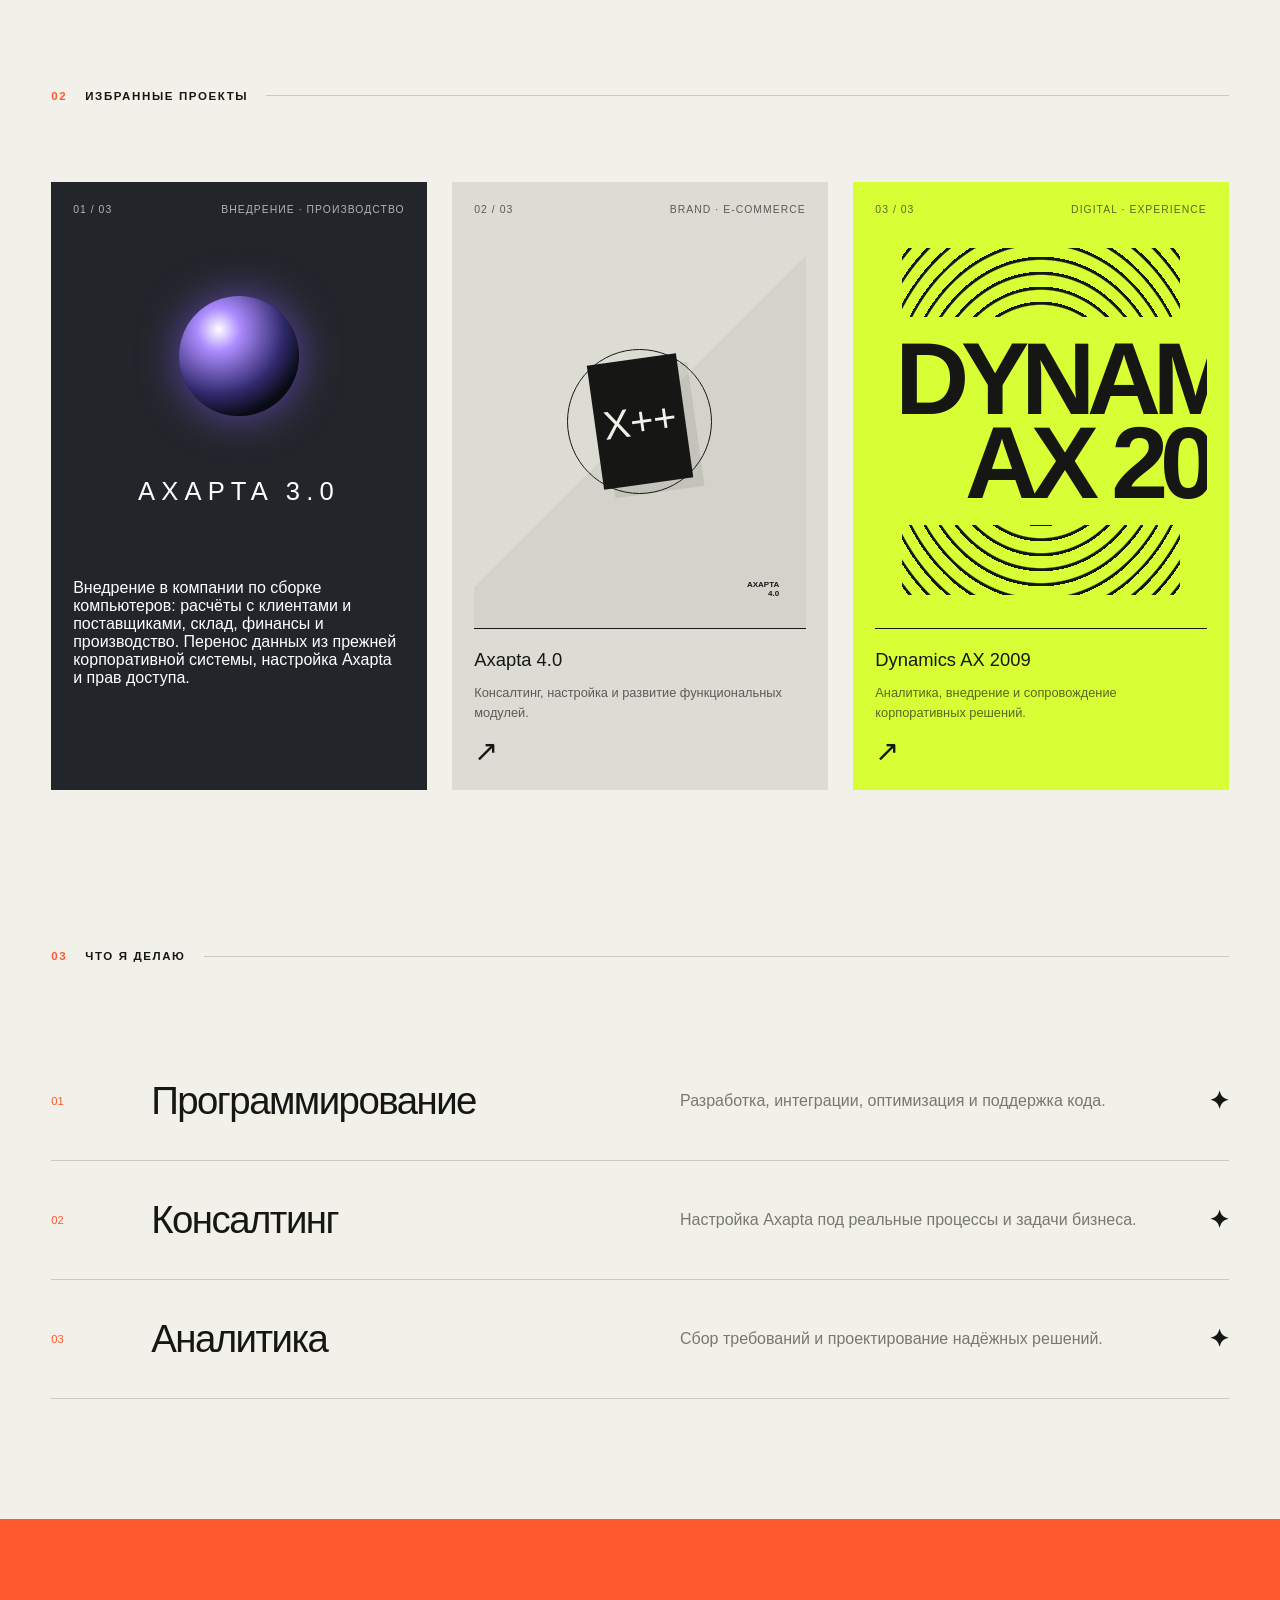
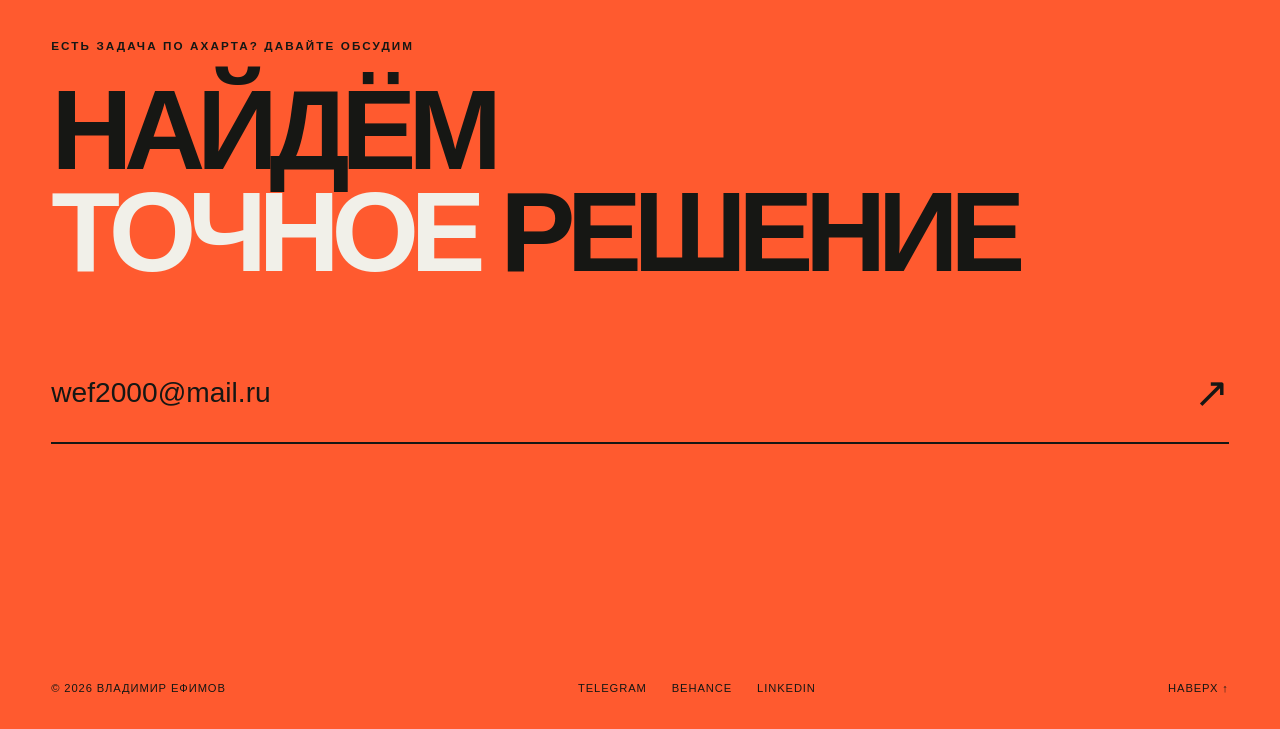
==== commit e38028ab: "Update Axapta 3 project card" ====
--- a/index.html
+++ b/index.html
@@ -75,15 +75,9 @@
             <div class="project-visual visual-aurora" aria-hidden="true">
               <div class="aurora-sphere"></div>
               <p>AXAPTA 3.0</p>
-            </div>
-            <div class="project-info">
-              <h3>Axapta 3.0</h3>
-              <p>
                 Внедрение в компании по сборке компьютеров: расчёты с клиентами
                 и поставщиками, склад, финансы и производство. Перенос данных из
                 прежней корпоративной системы, настройка Axapta и прав доступа.
-              </p>
-              <a href="#contact" aria-label="Обсудить задачи по Axapta 3.0">↗</a>
             </div>
           </a>
 
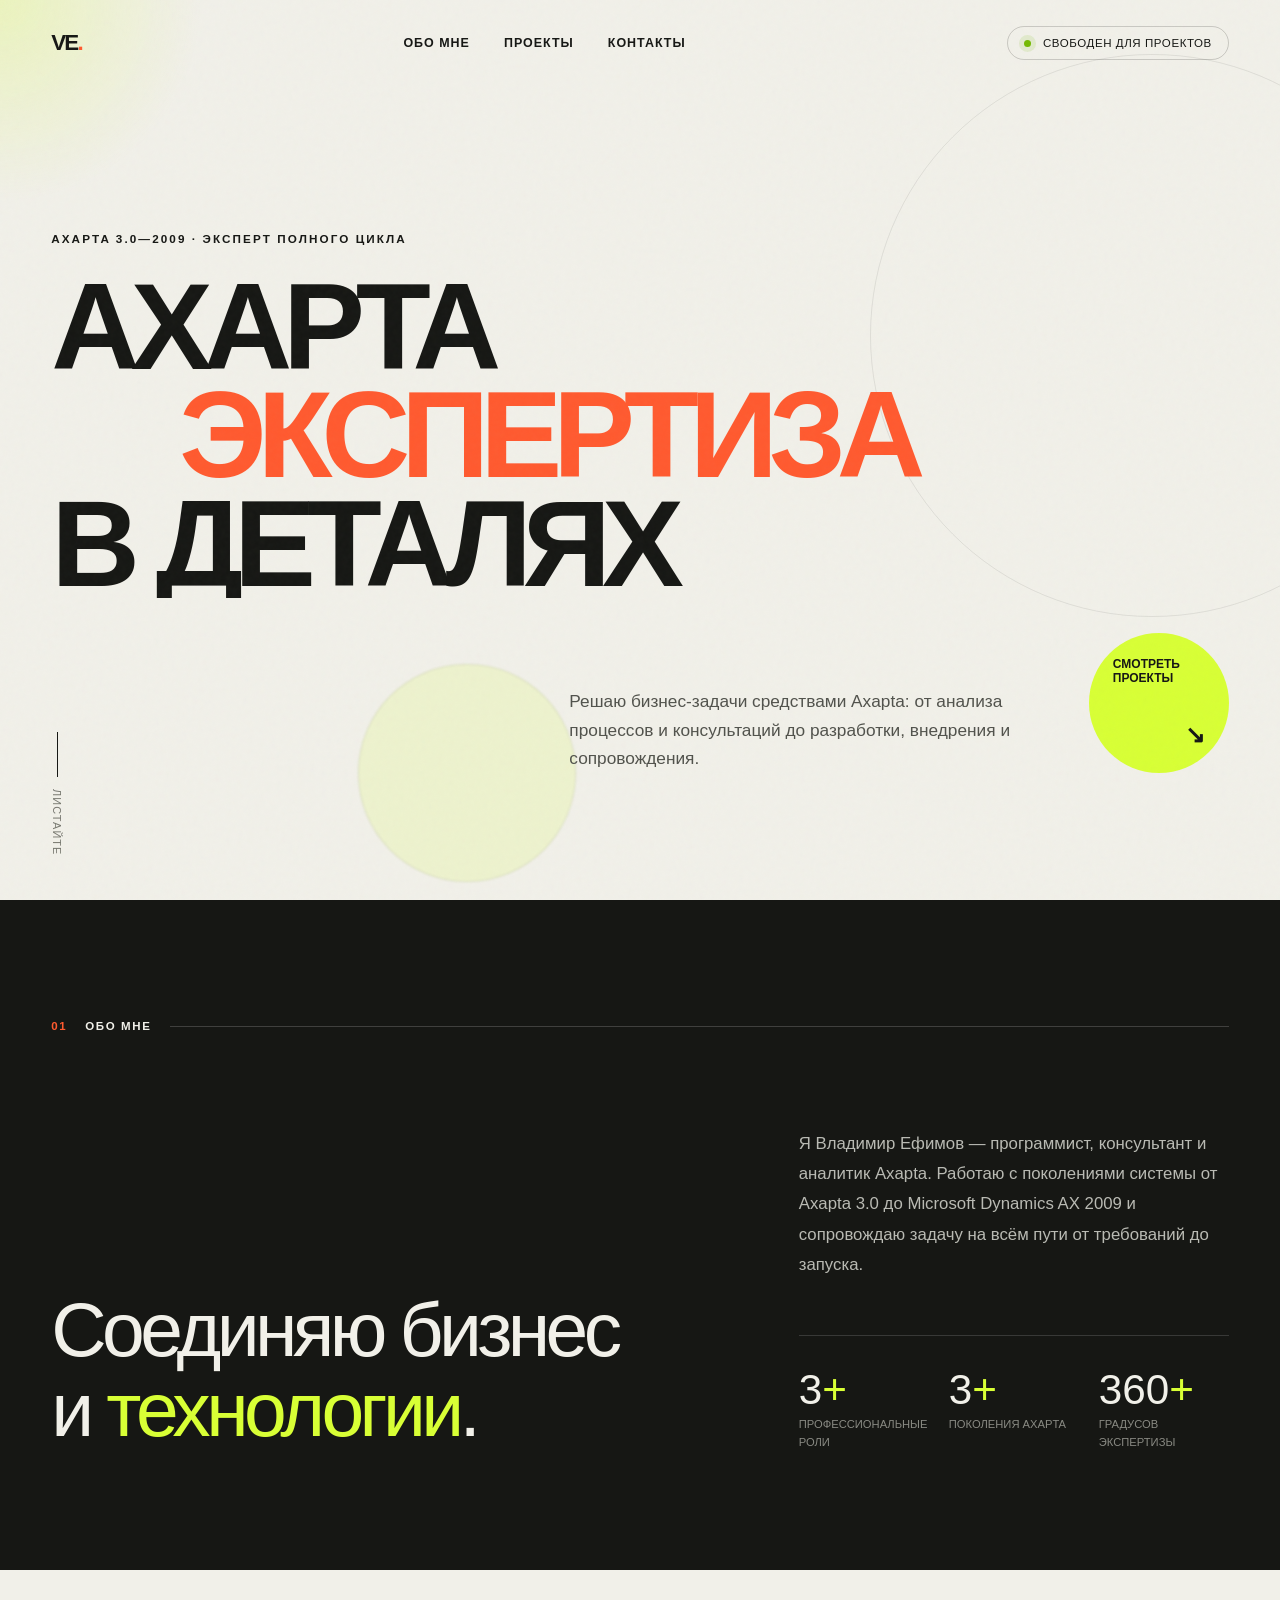
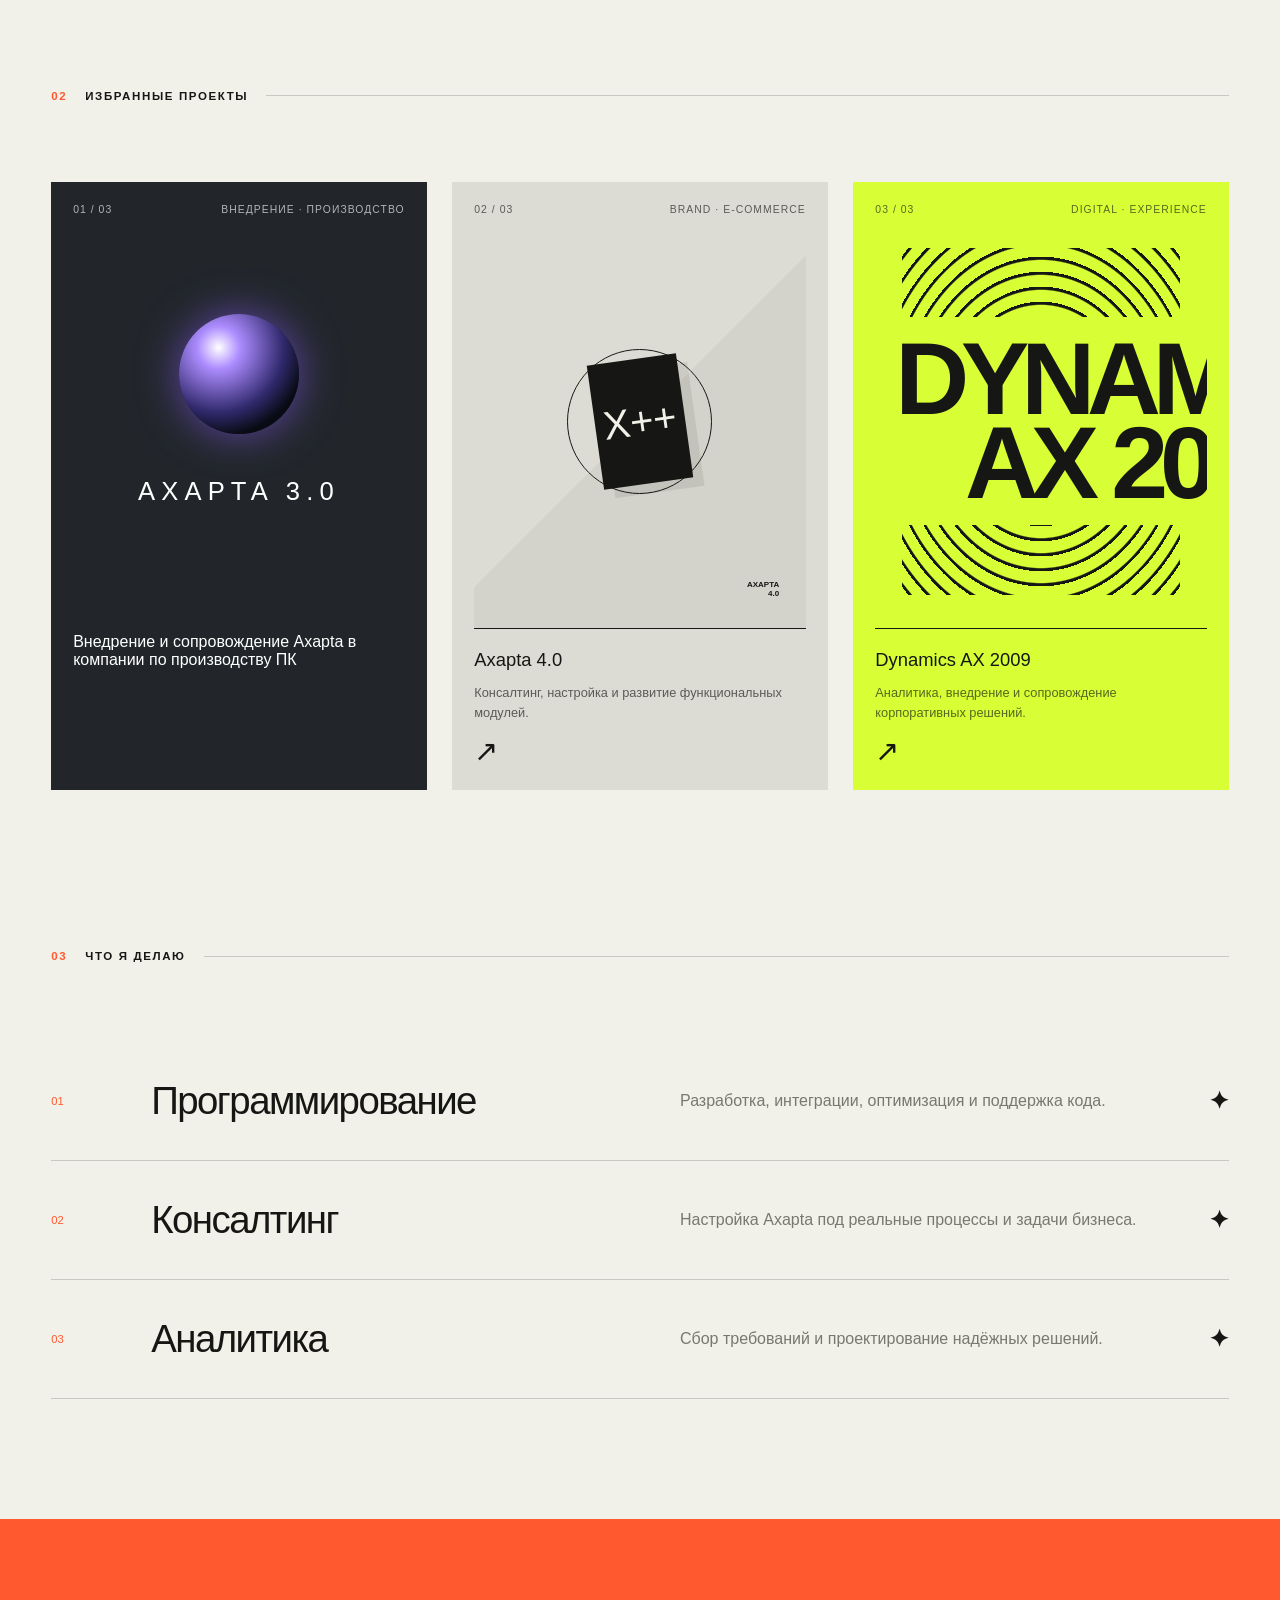
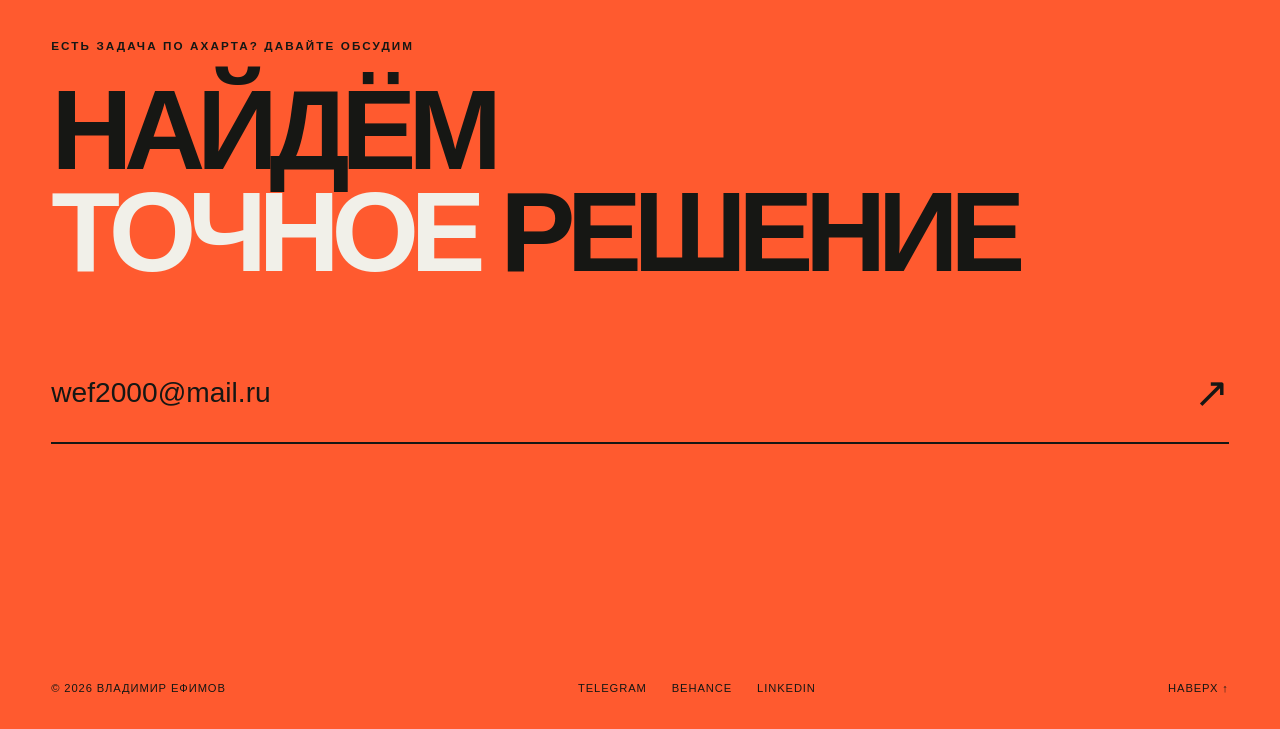
==== commit 7d6d355c: "Move Axapta 3 details to project page" ====
--- a/index.html
+++ b/index.html
@@ -75,9 +75,7 @@
             <div class="project-visual visual-aurora" aria-hidden="true">
               <div class="aurora-sphere"></div>
               <p>AXAPTA 3.0</p>
-                Внедрение в компании по сборке компьютеров: расчёты с клиентами
-                и поставщиками, склад, финансы и производство. Перенос данных из
-                прежней корпоративной системы, настройка Axapta и прав доступа.
+              Внедрение и сопровождение Axapta в компании по производству ПК
             </div>
           </a>
 
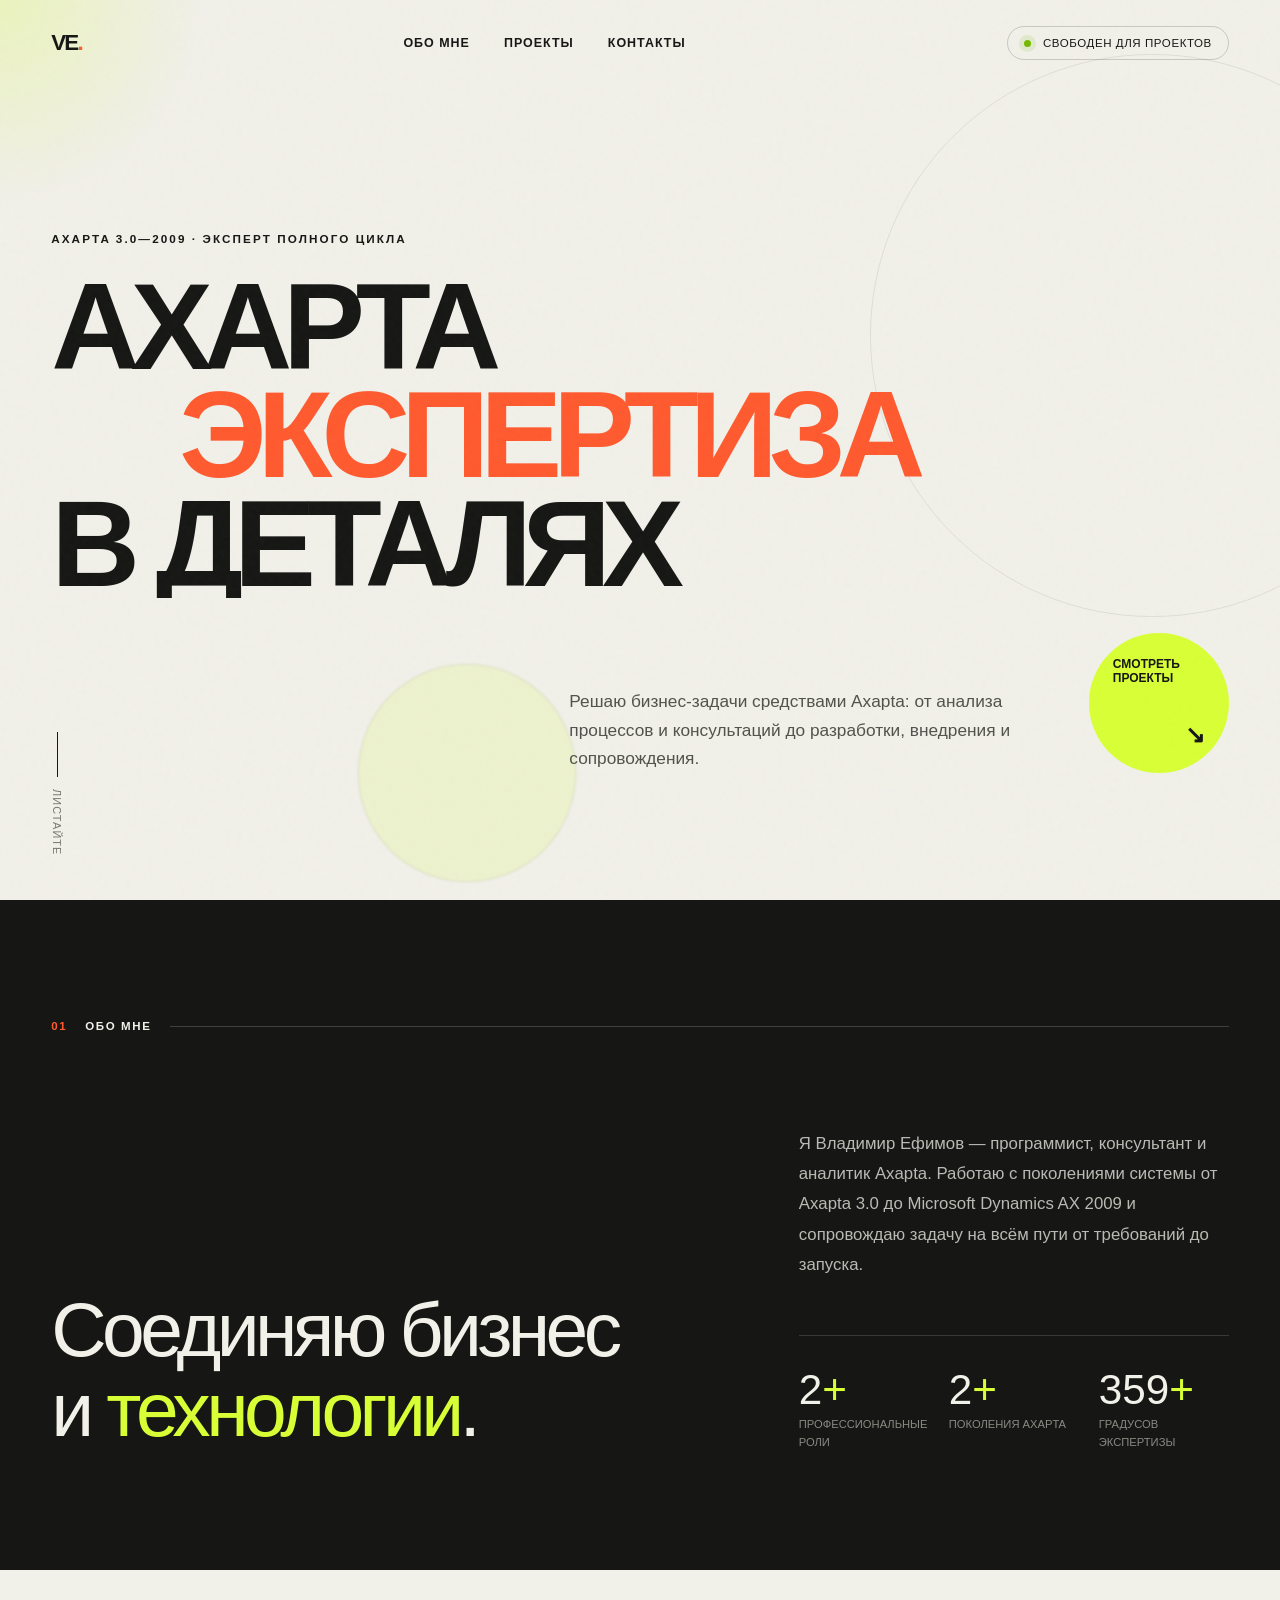
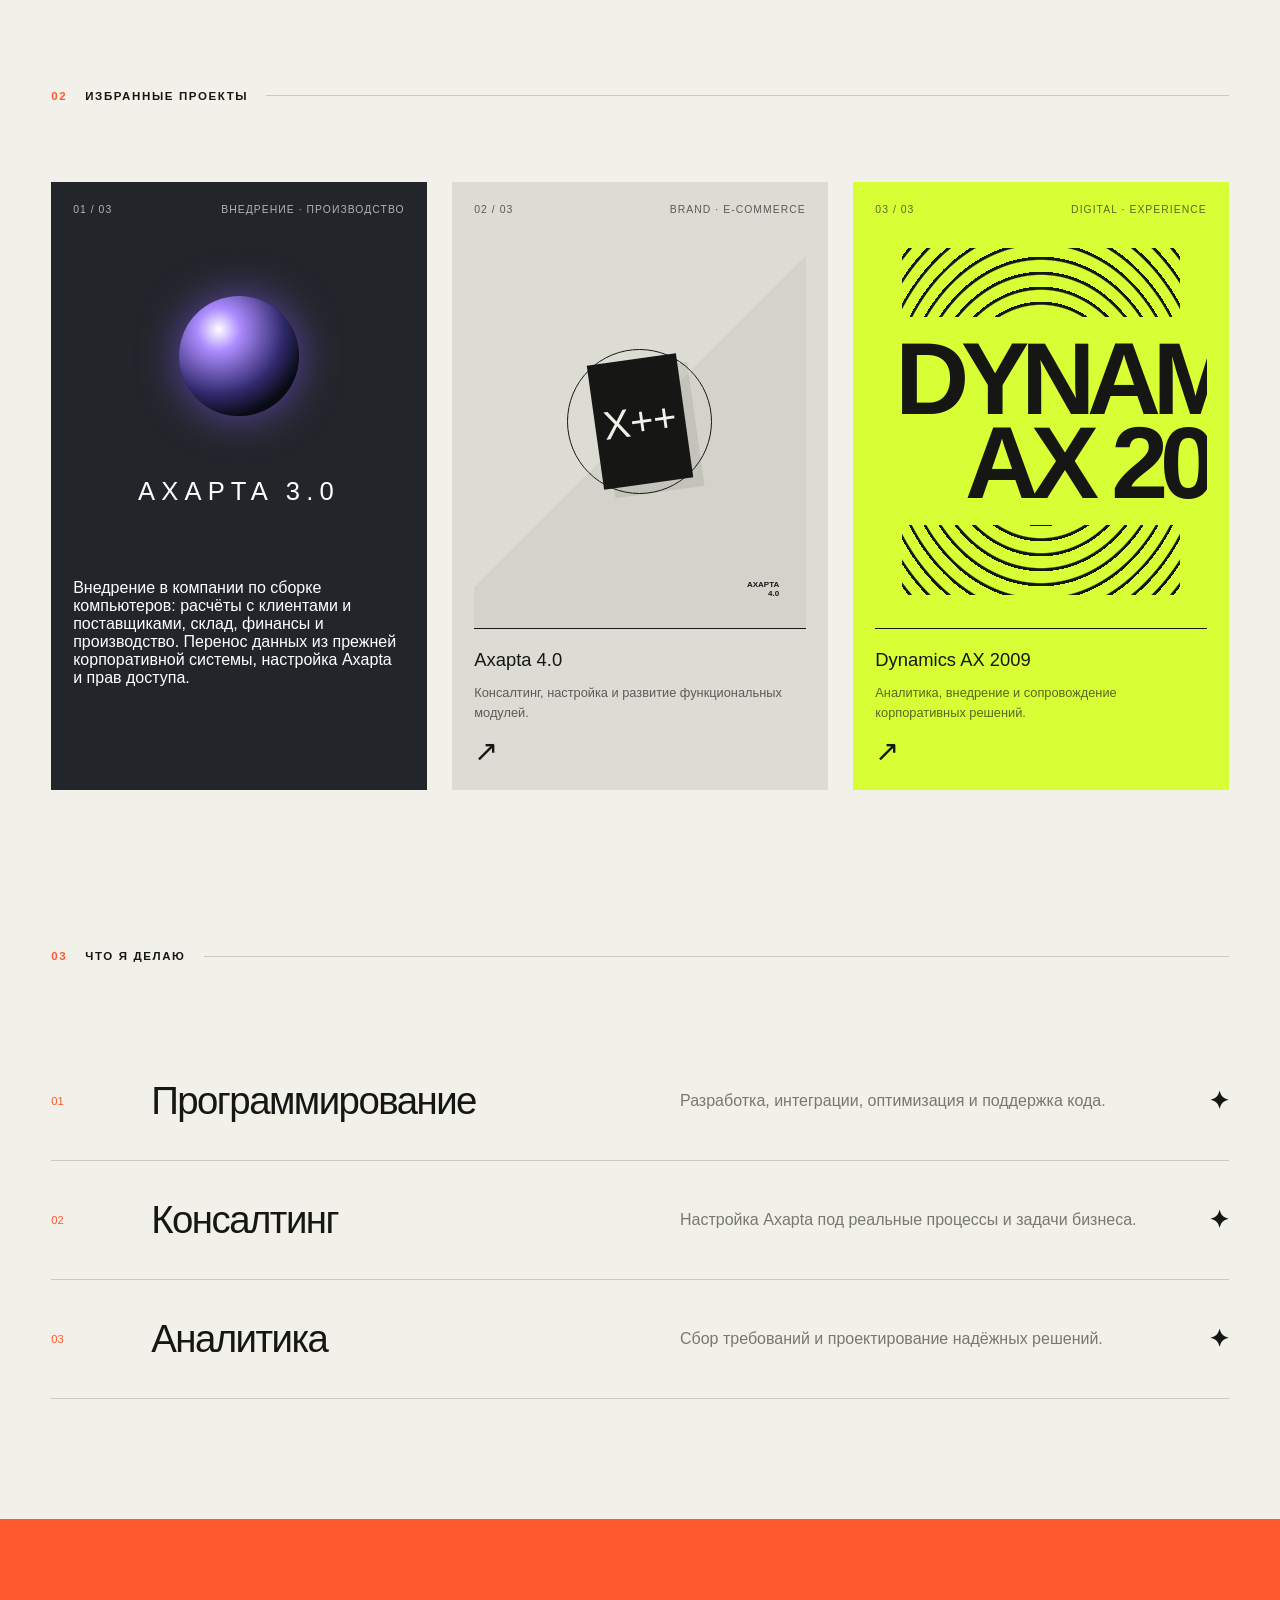
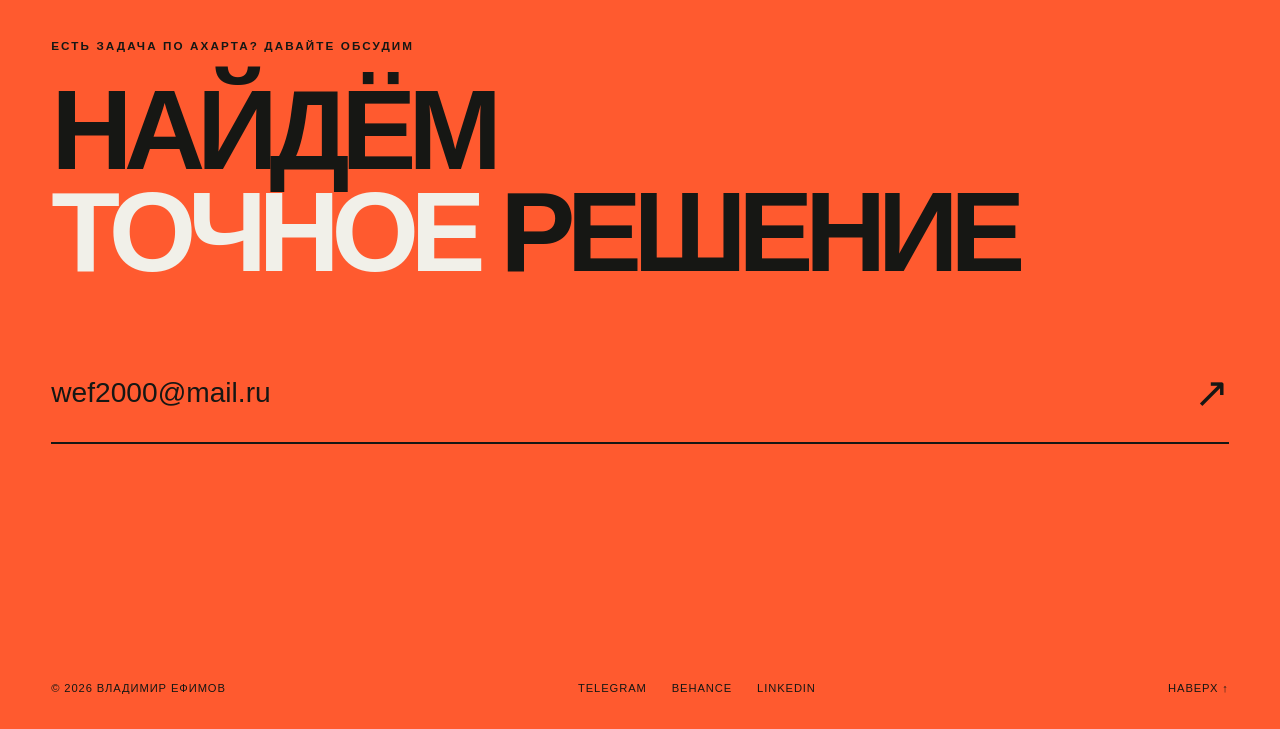
==== commit d2831d1d: "Merge branch 'main' into codex/add-email-wef2000@mail.ru-f6bi2b" ====
--- a/index.html
+++ b/index.html
@@ -75,7 +75,9 @@
             <div class="project-visual visual-aurora" aria-hidden="true">
               <div class="aurora-sphere"></div>
               <p>AXAPTA 3.0</p>
-              Внедрение и сопровождение Axapta в компании по производству ПК
+                Внедрение в компании по сборке компьютеров: расчёты с клиентами
+                и поставщиками, склад, финансы и производство. Перенос данных из
+                прежней корпоративной системы, настройка Axapta и прав доступа.
             </div>
           </a>
 
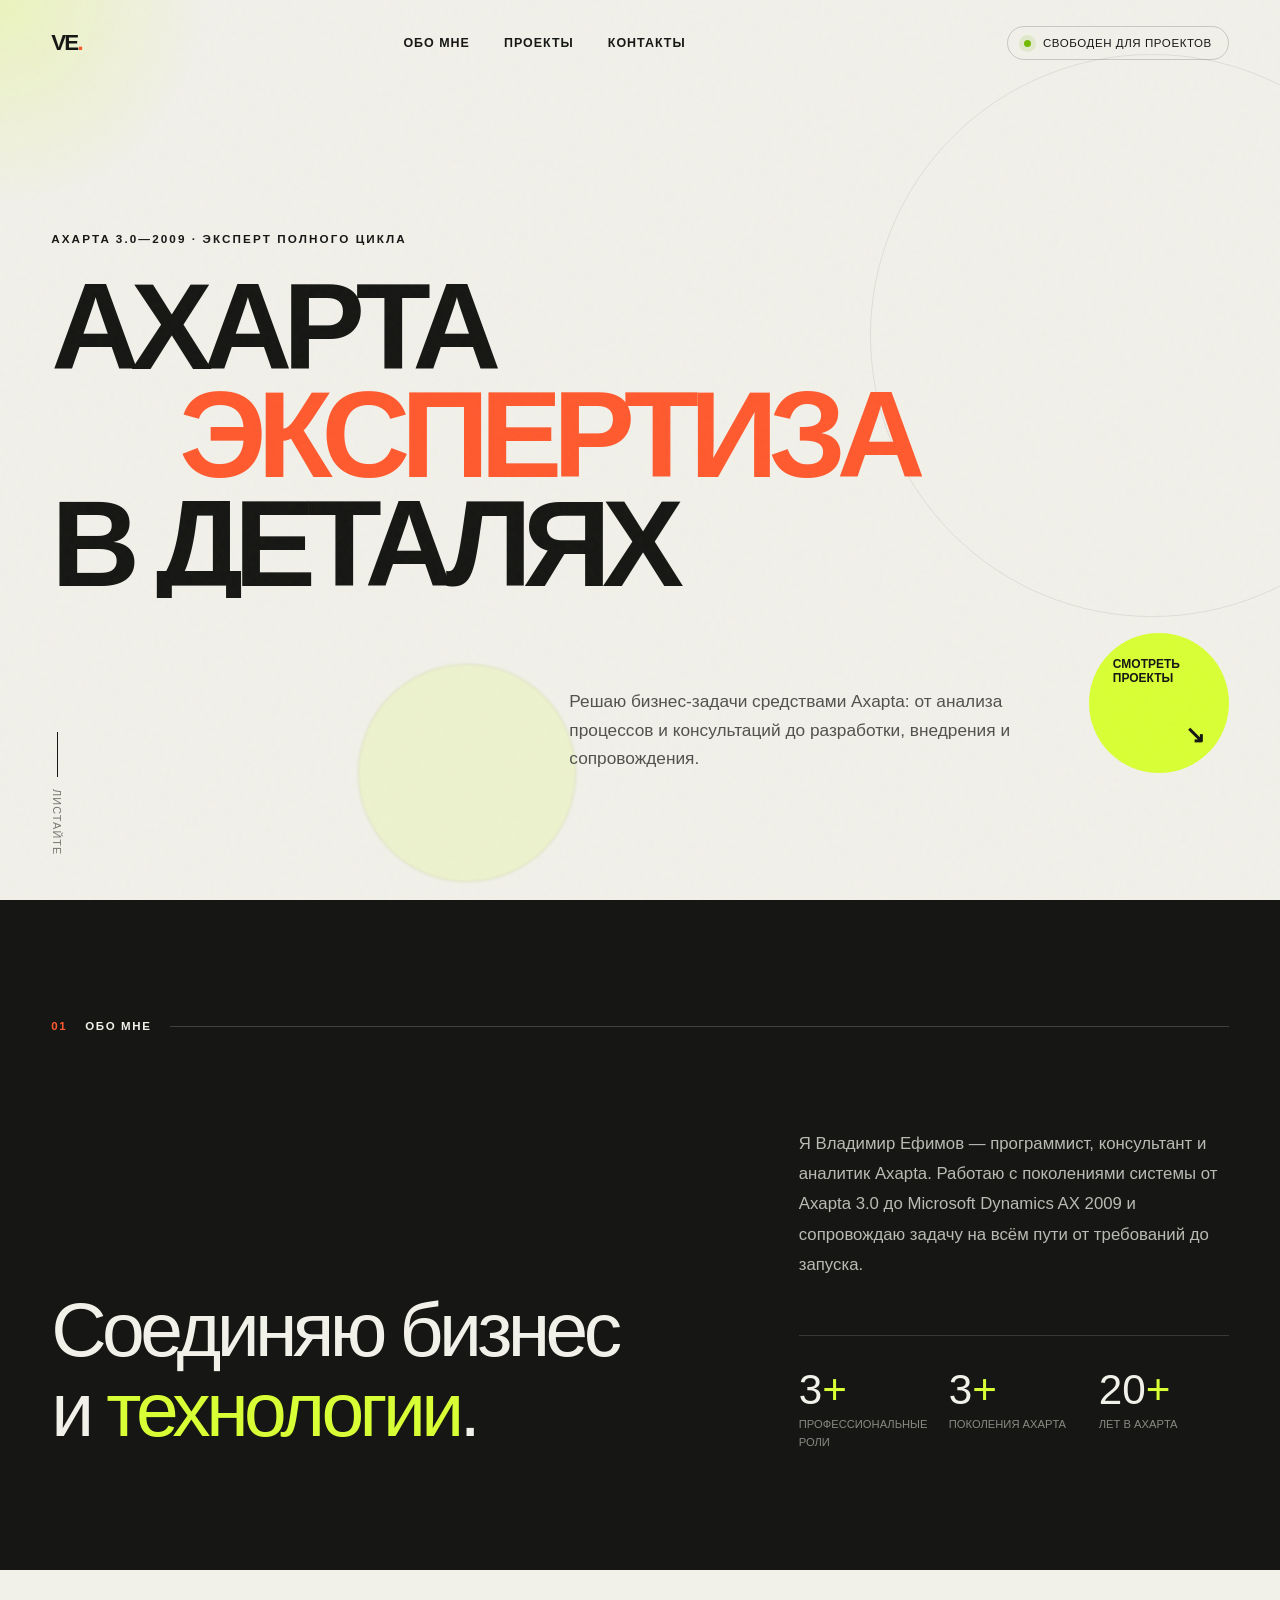
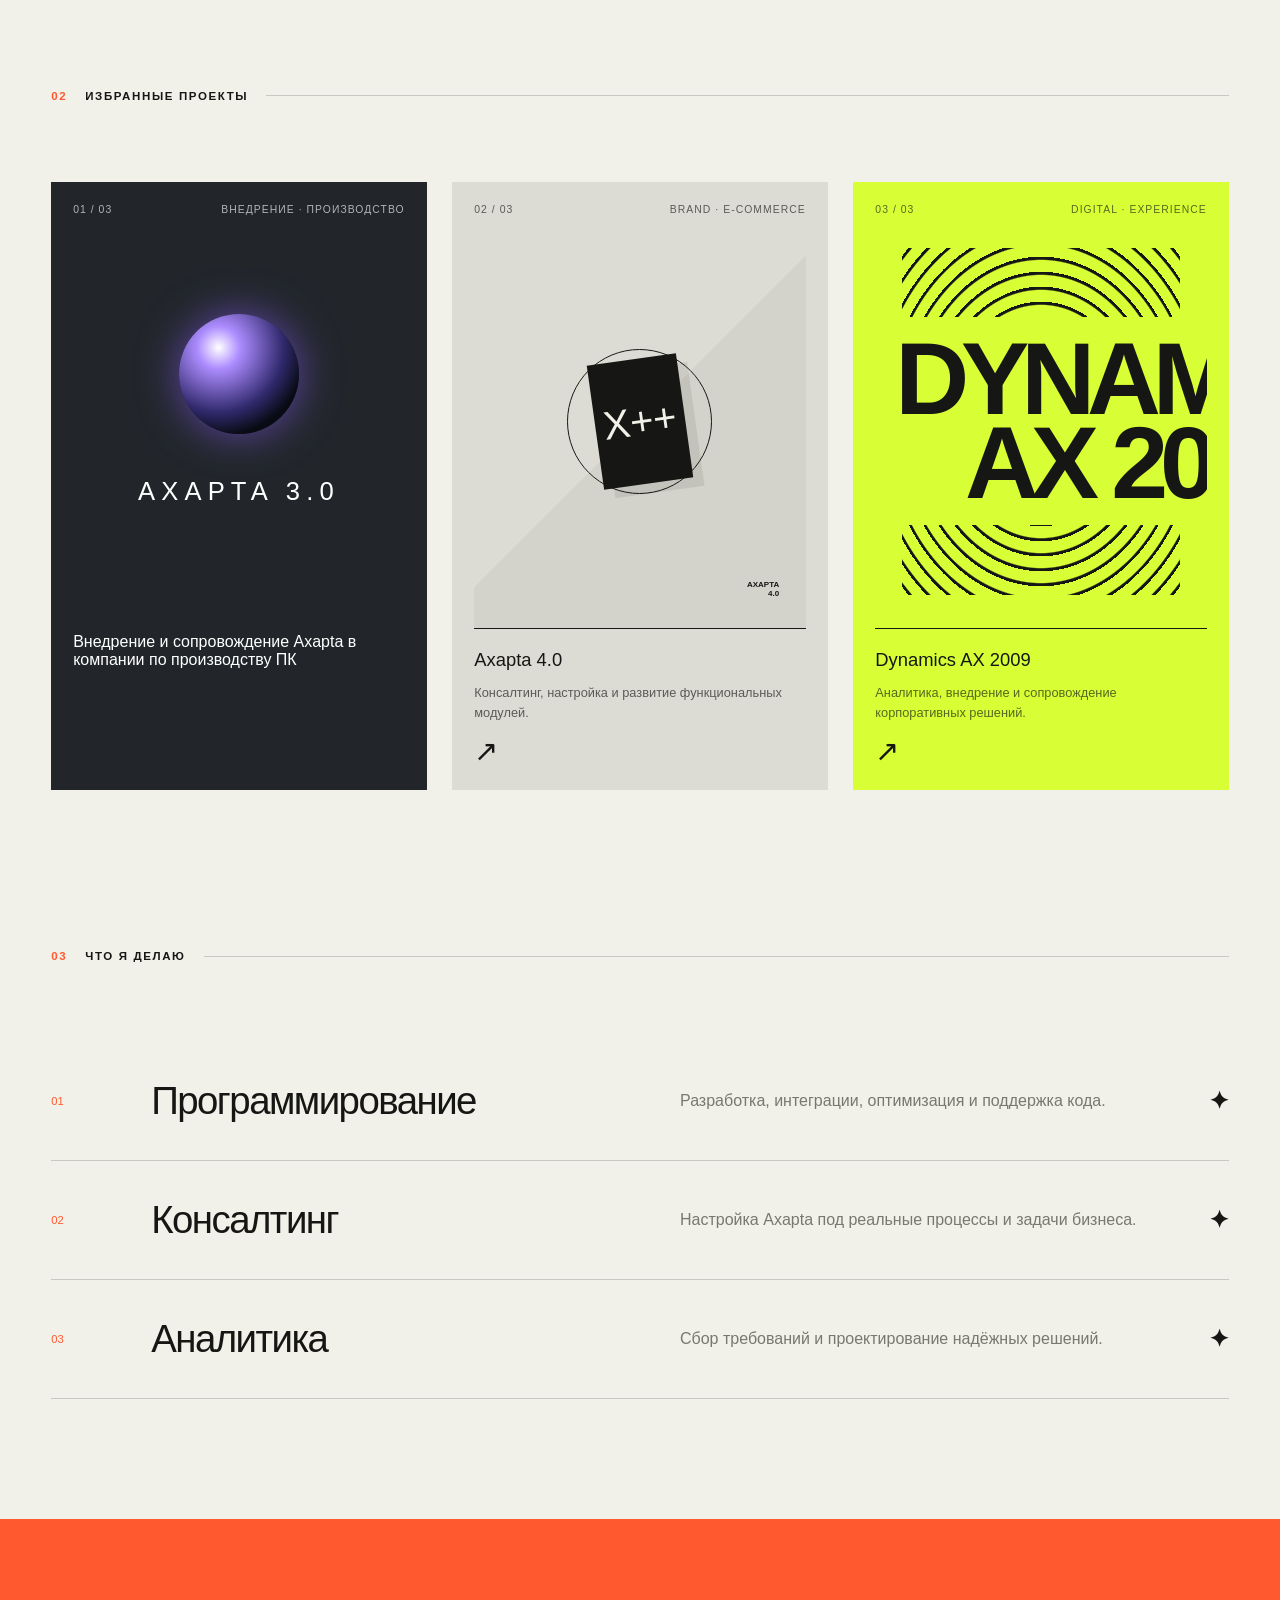
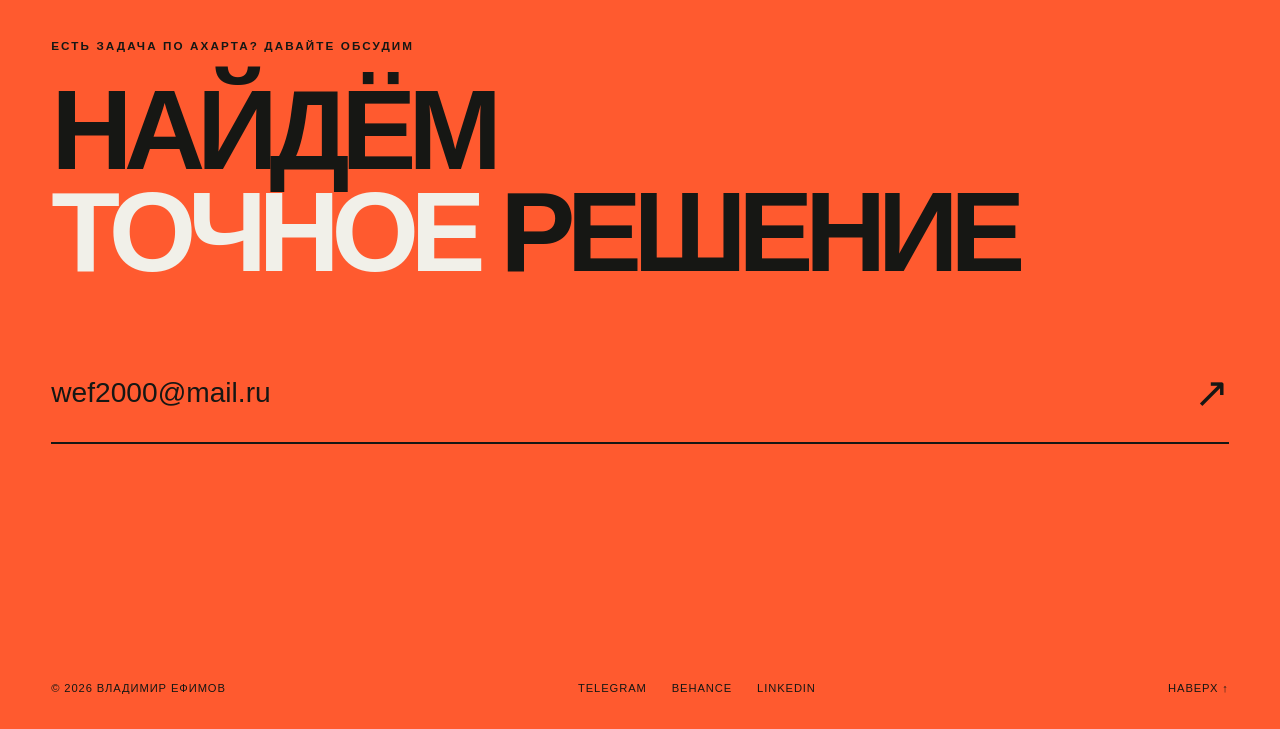
==== commit eb97eed4: "Update Axapta experience statistic" ====
--- a/index.html
+++ b/index.html
@@ -60,7 +60,7 @@
             <div class="stats">
               <div><strong data-count="3">0</strong><span>профессиональные роли</span></div>
               <div><strong data-count="3">0</strong><span>поколения Axapta</span></div>
-              <div><strong data-count="360">0</strong><span>градусов экспертизы</span></div>
+              <div><strong data-count="20">0</strong><span>лет в Axapta</span></div>
             </div>
           </div>
         </div>
@@ -75,9 +75,7 @@
             <div class="project-visual visual-aurora" aria-hidden="true">
               <div class="aurora-sphere"></div>
               <p>AXAPTA 3.0</p>
-                Внедрение в компании по сборке компьютеров: расчёты с клиентами
-                и поставщиками, склад, финансы и производство. Перенос данных из
-                прежней корпоративной системы, настройка Axapta и прав доступа.
+              Внедрение и сопровождение Axapta в компании по производству ПК
             </div>
           </a>
 
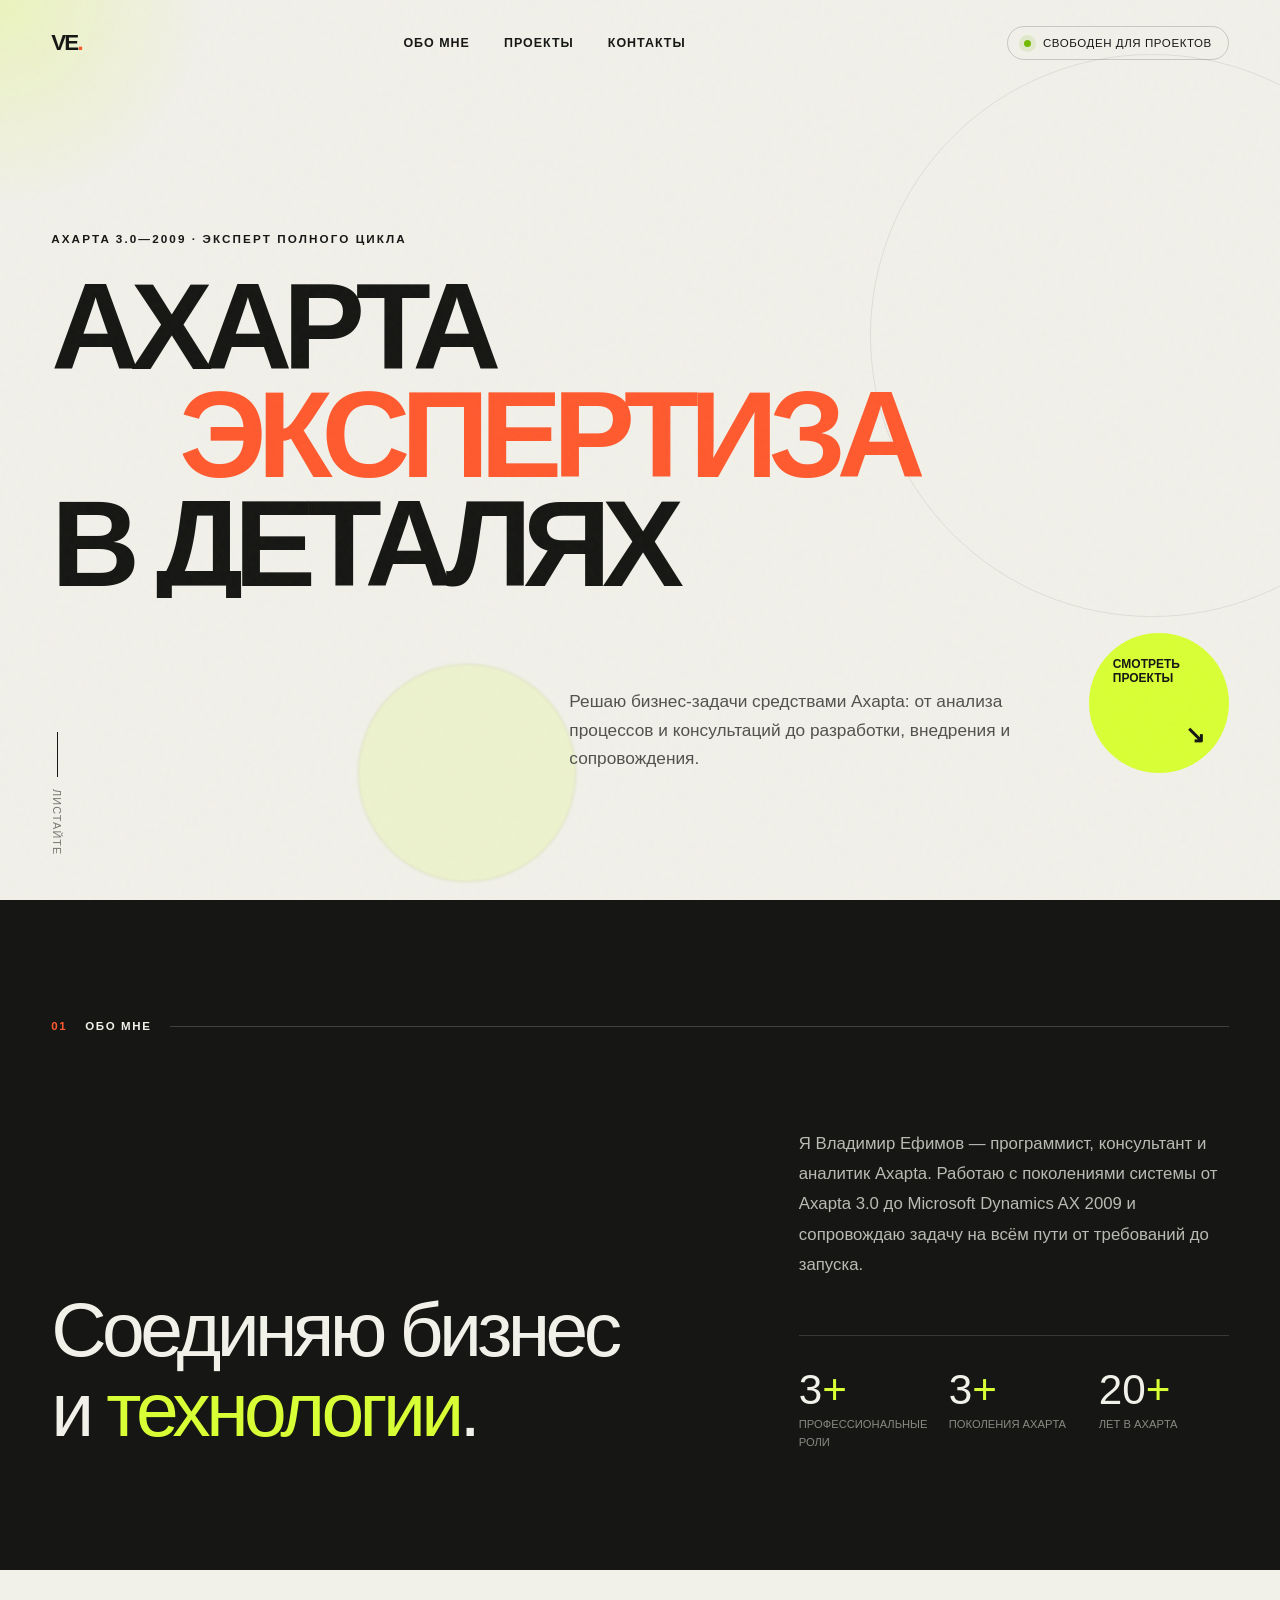
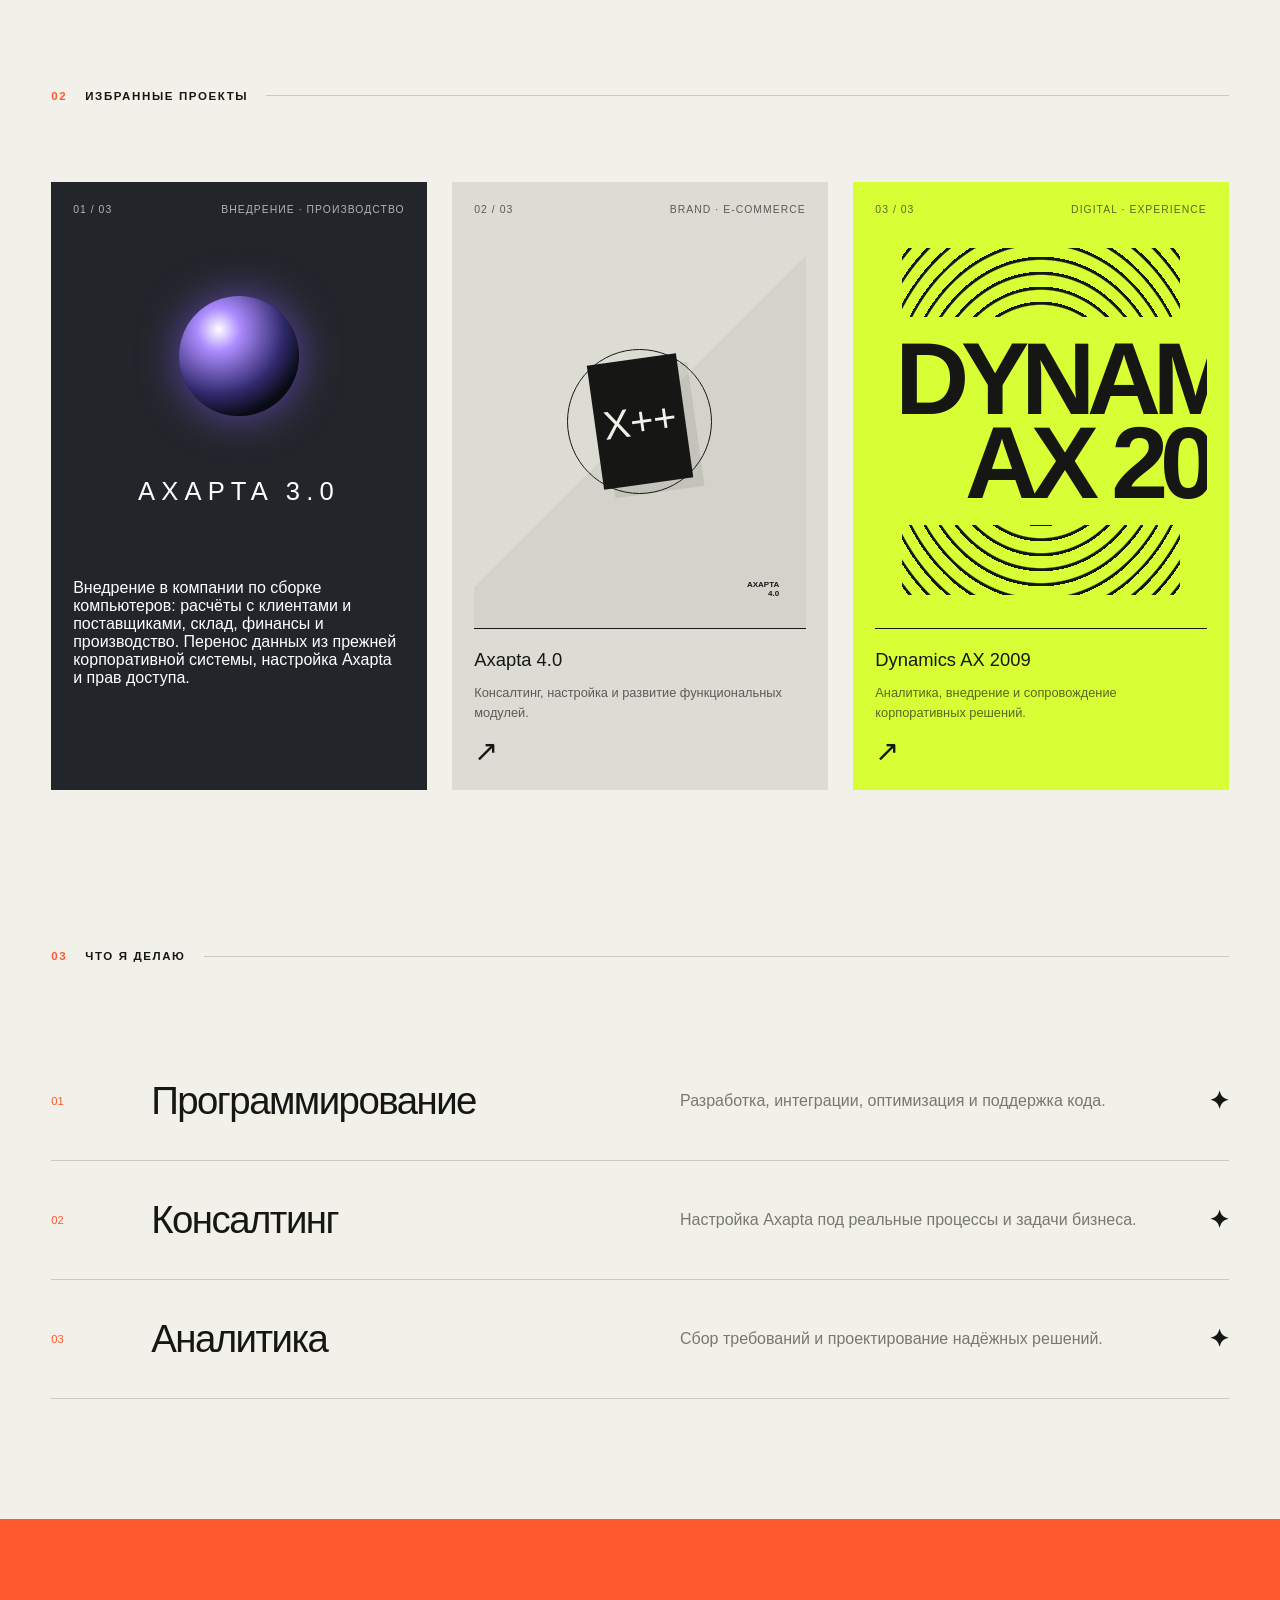
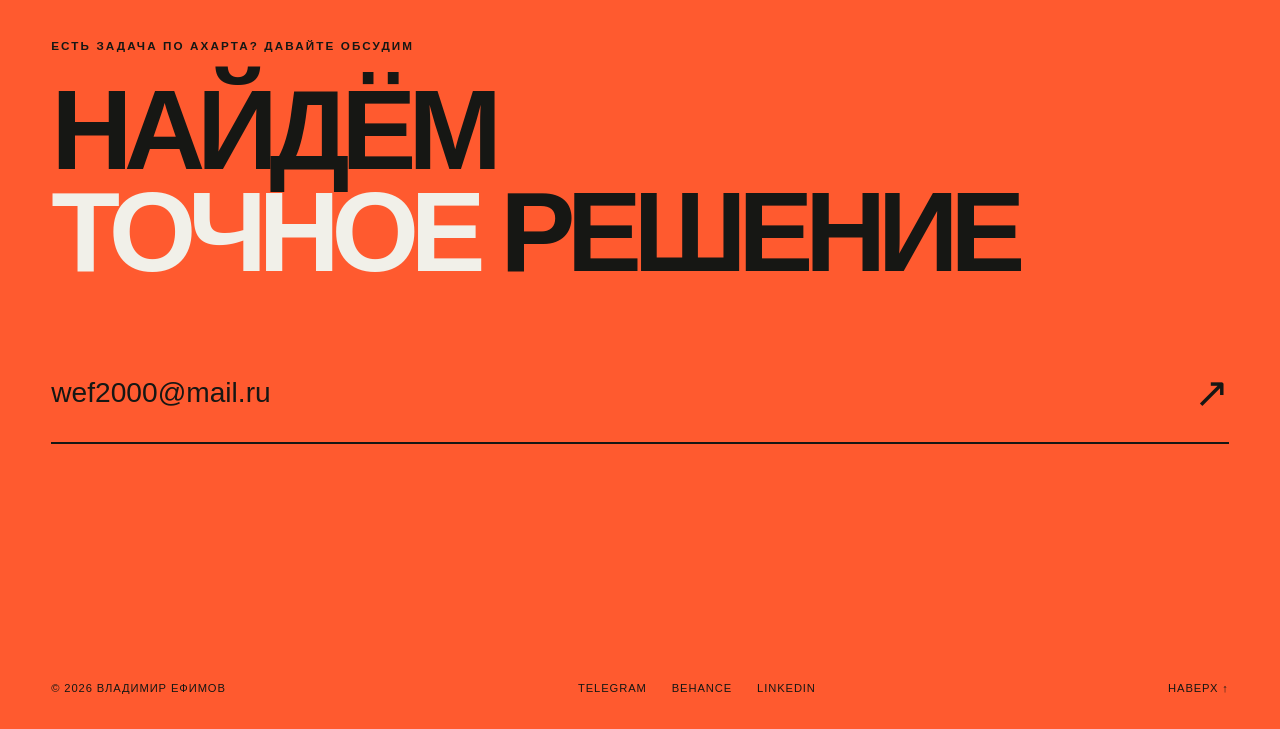
==== commit 17b53773: "Merge branch 'main' into codex/add-email-wef2000@mail.ru-1bcd6o" ====
--- a/index.html
+++ b/index.html
@@ -75,7 +75,9 @@
             <div class="project-visual visual-aurora" aria-hidden="true">
               <div class="aurora-sphere"></div>
               <p>AXAPTA 3.0</p>
-              Внедрение и сопровождение Axapta в компании по производству ПК
+                Внедрение в компании по сборке компьютеров: расчёты с клиентами
+                и поставщиками, склад, финансы и производство. Перенос данных из
+                прежней корпоративной системы, настройка Axapta и прав доступа.
             </div>
           </a>
 
